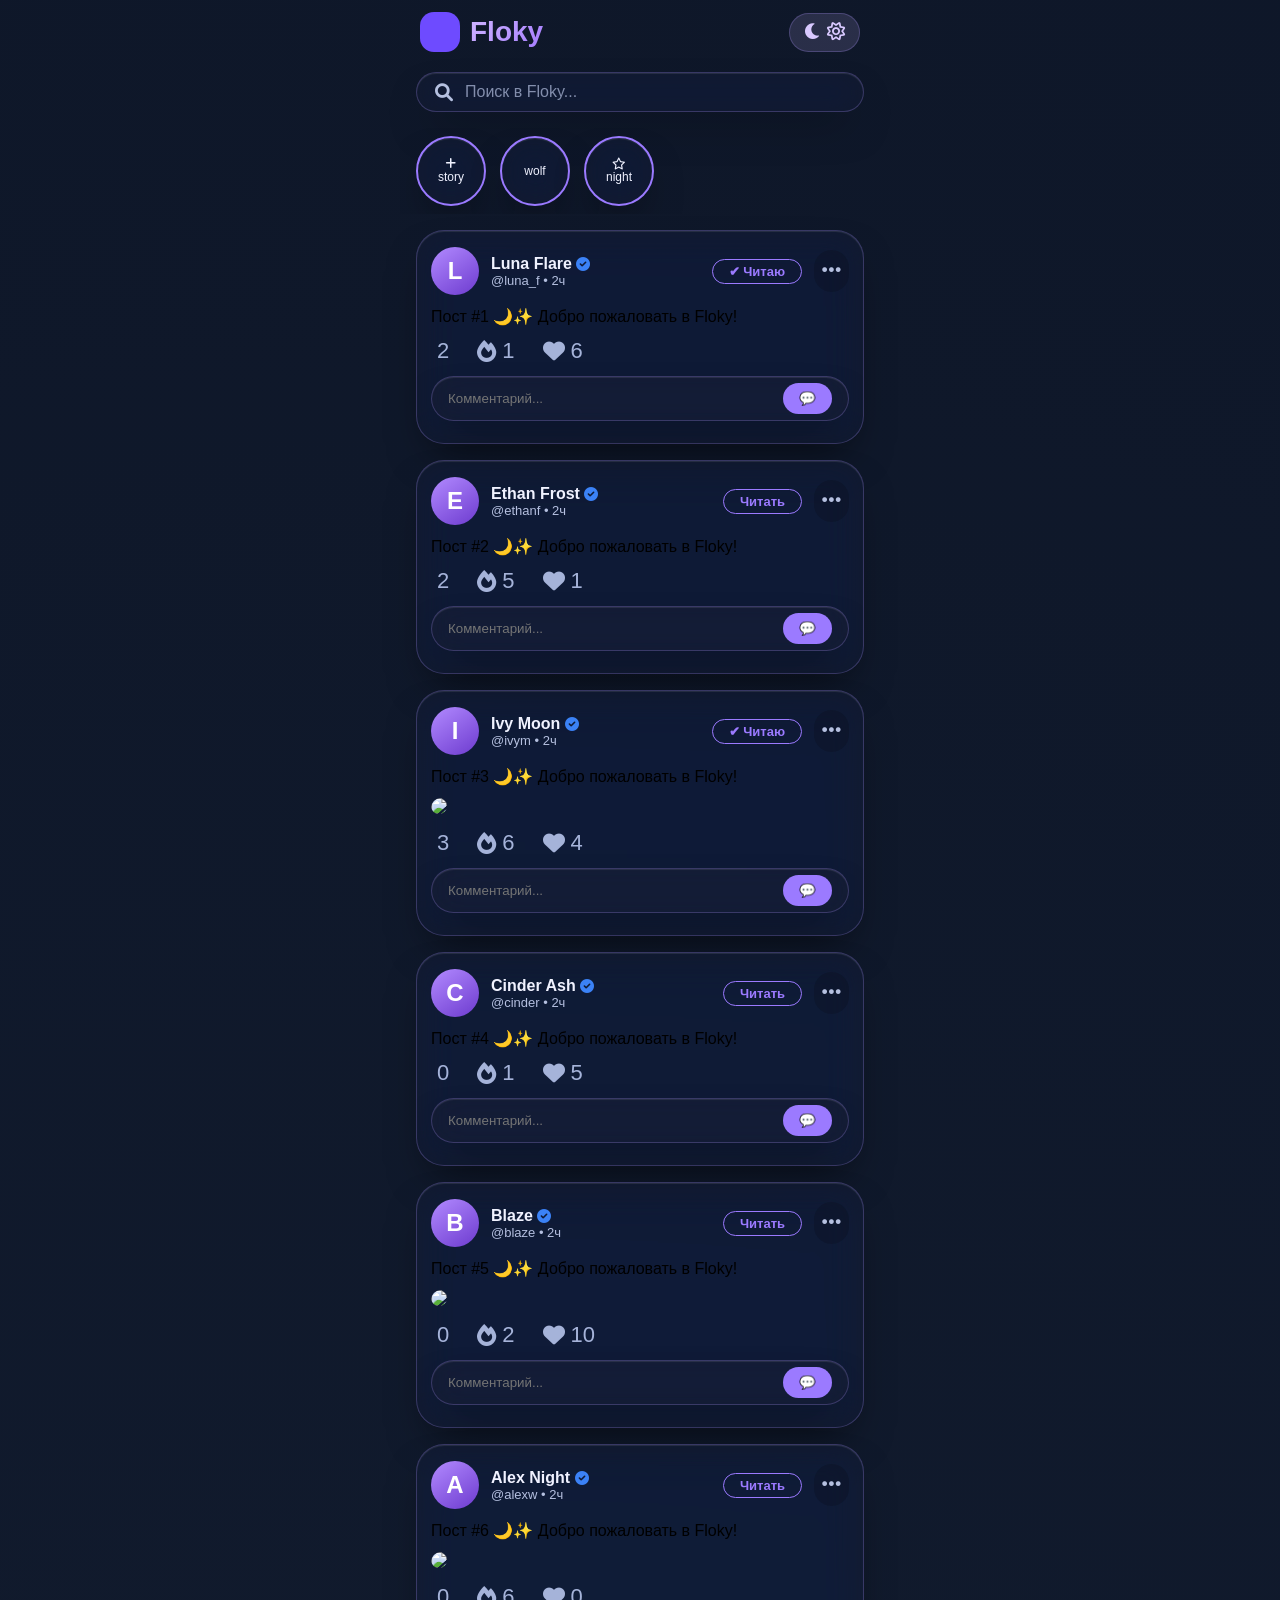
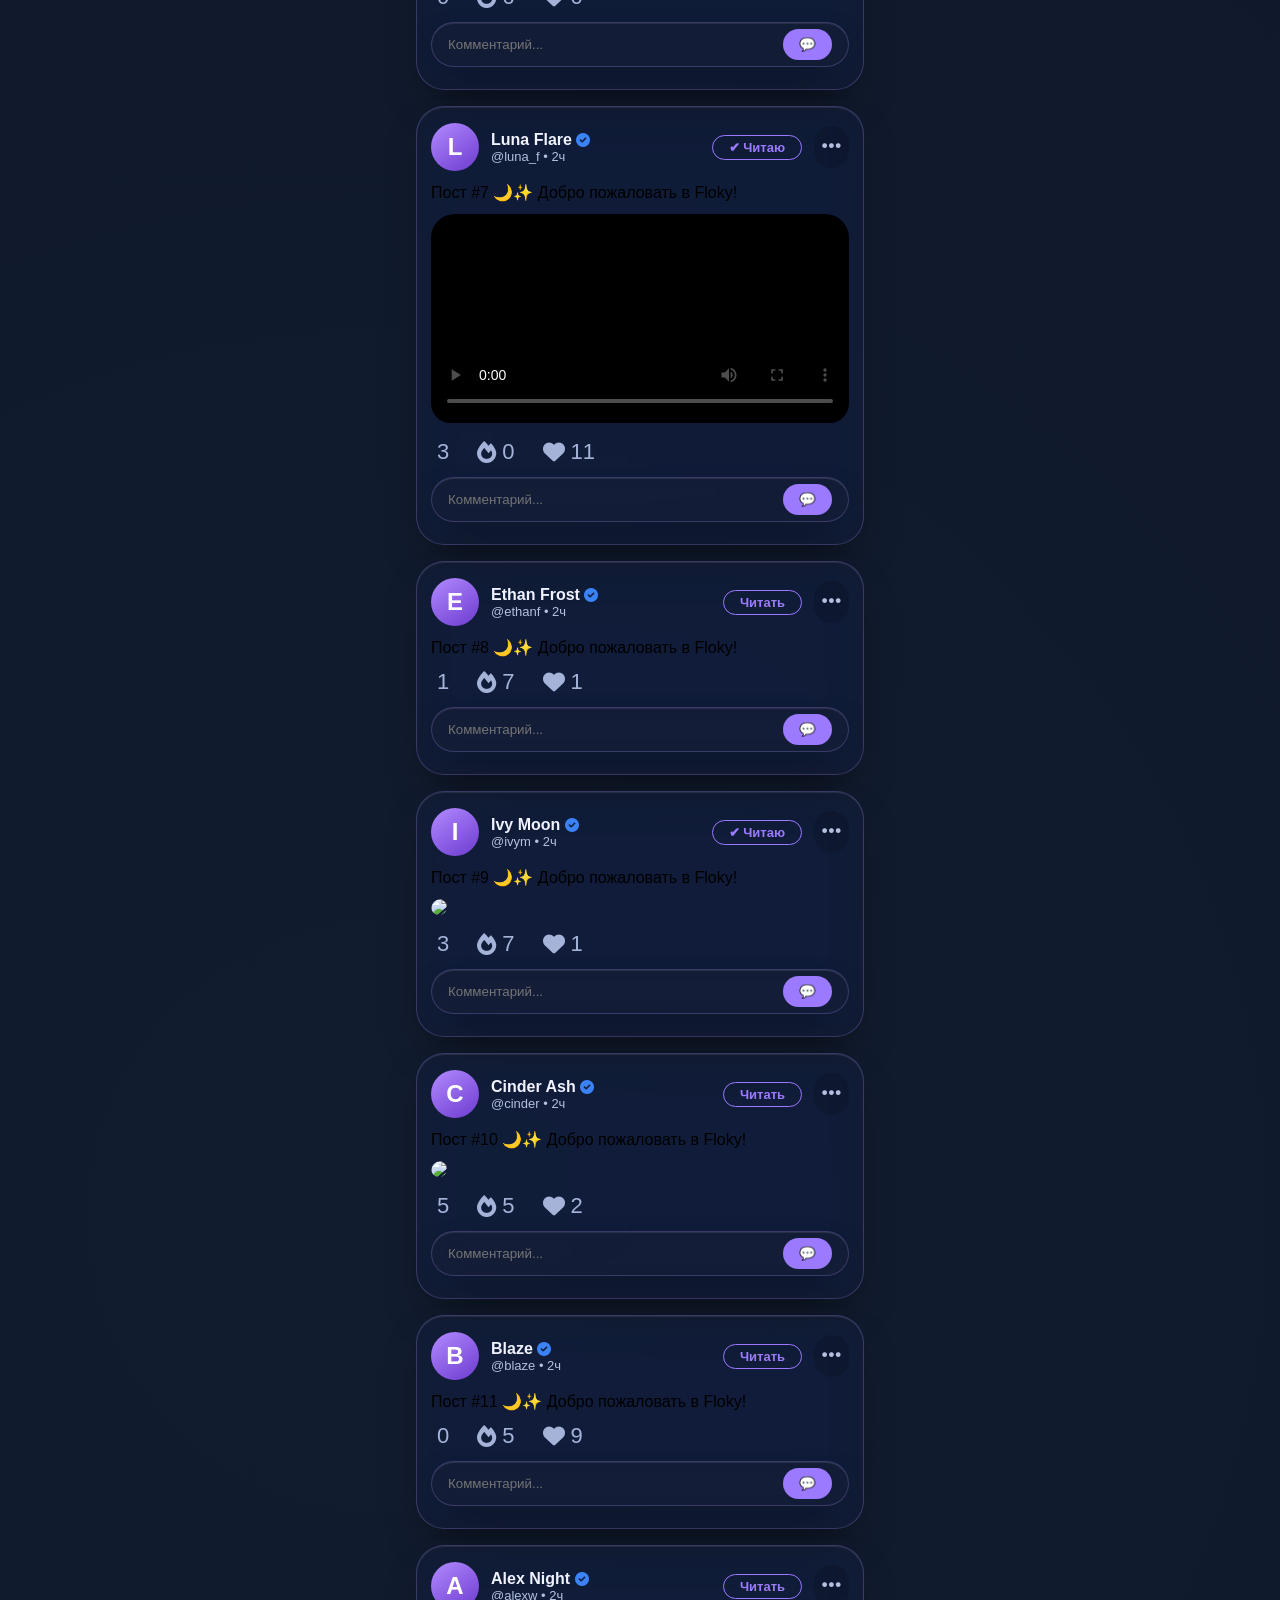
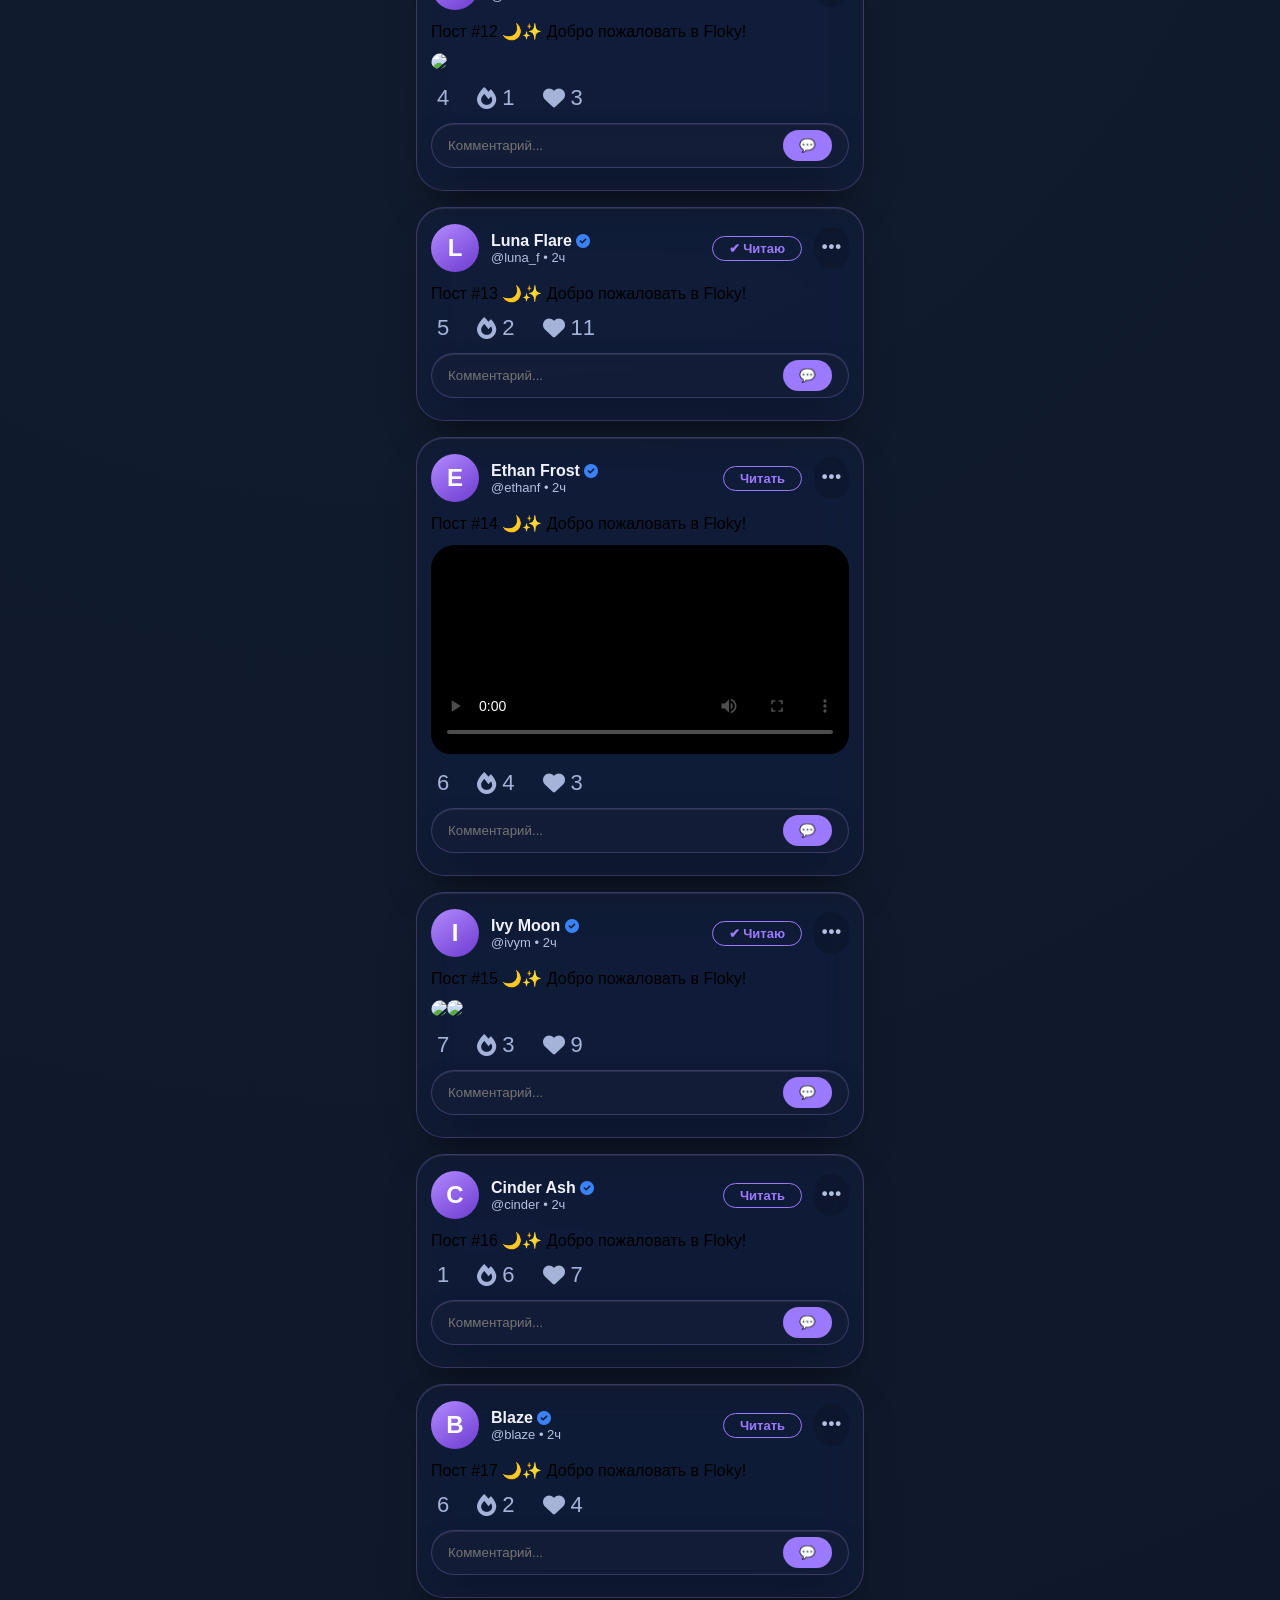
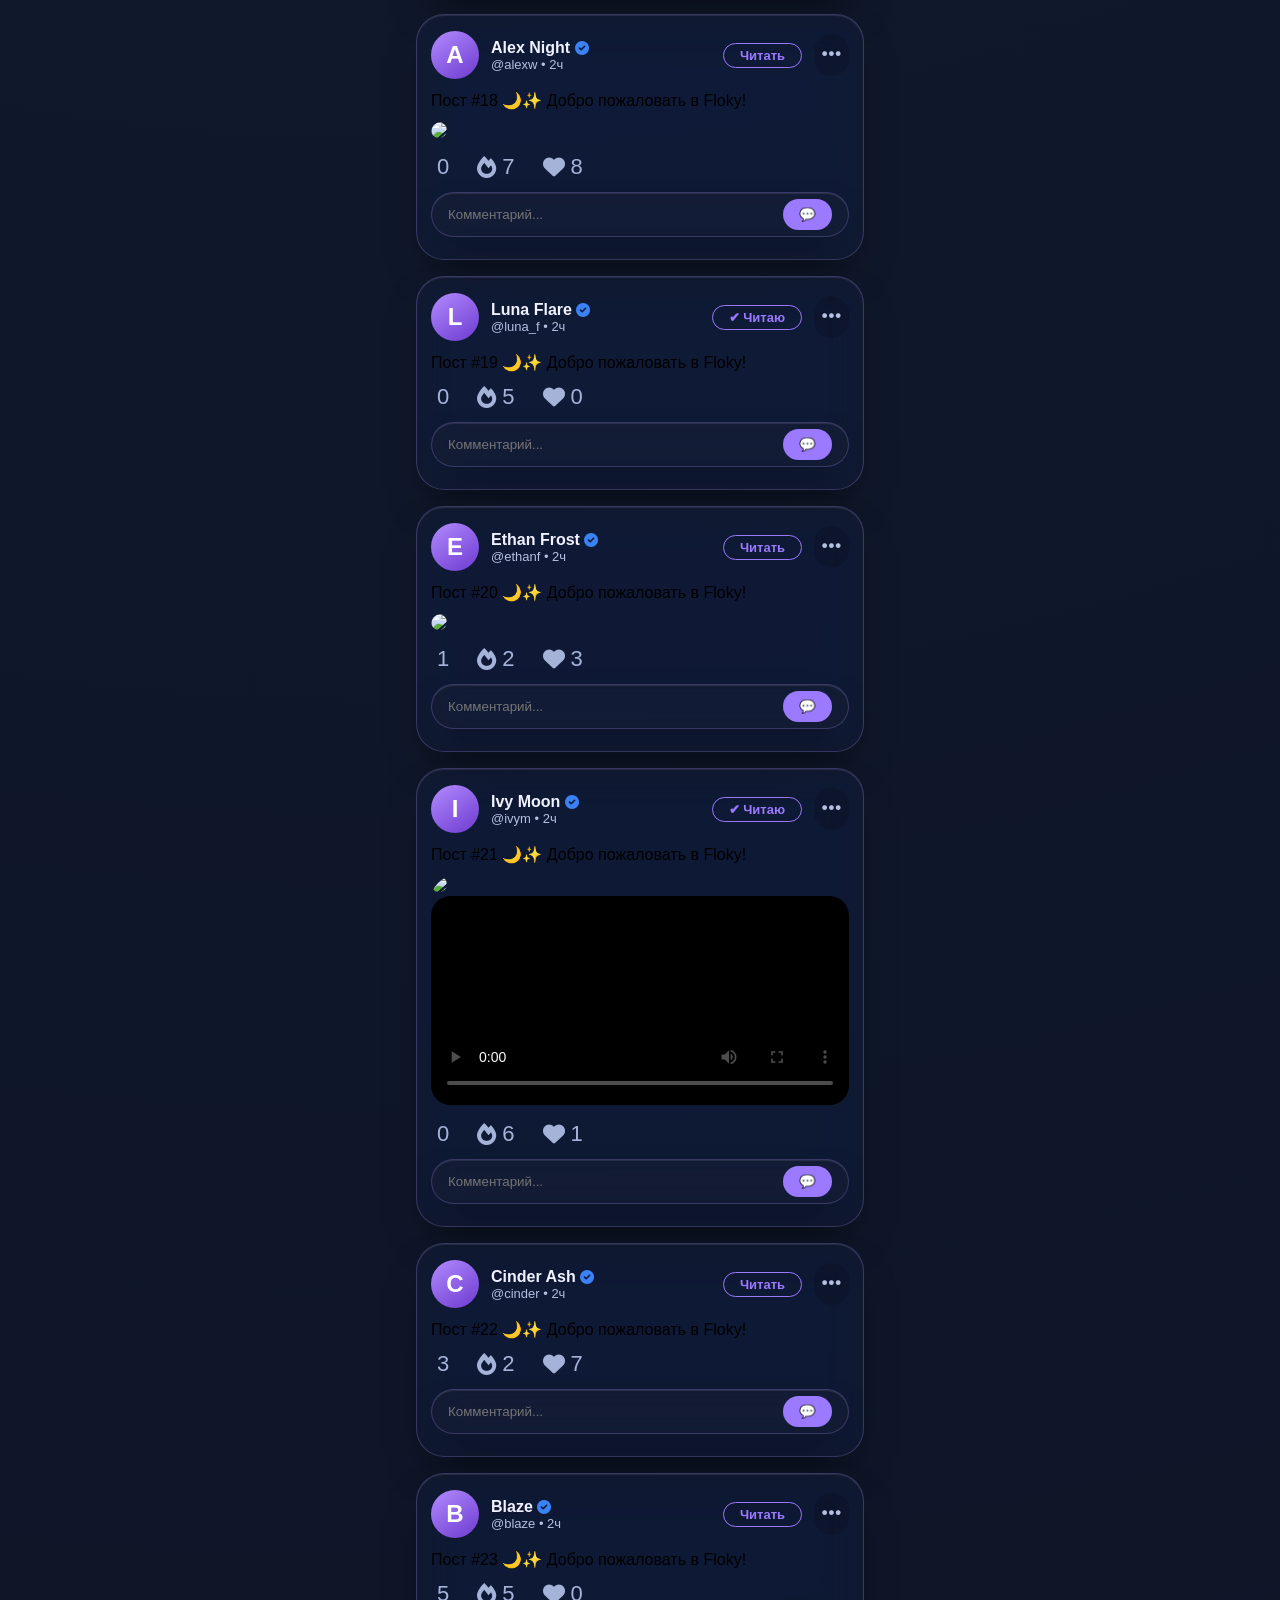
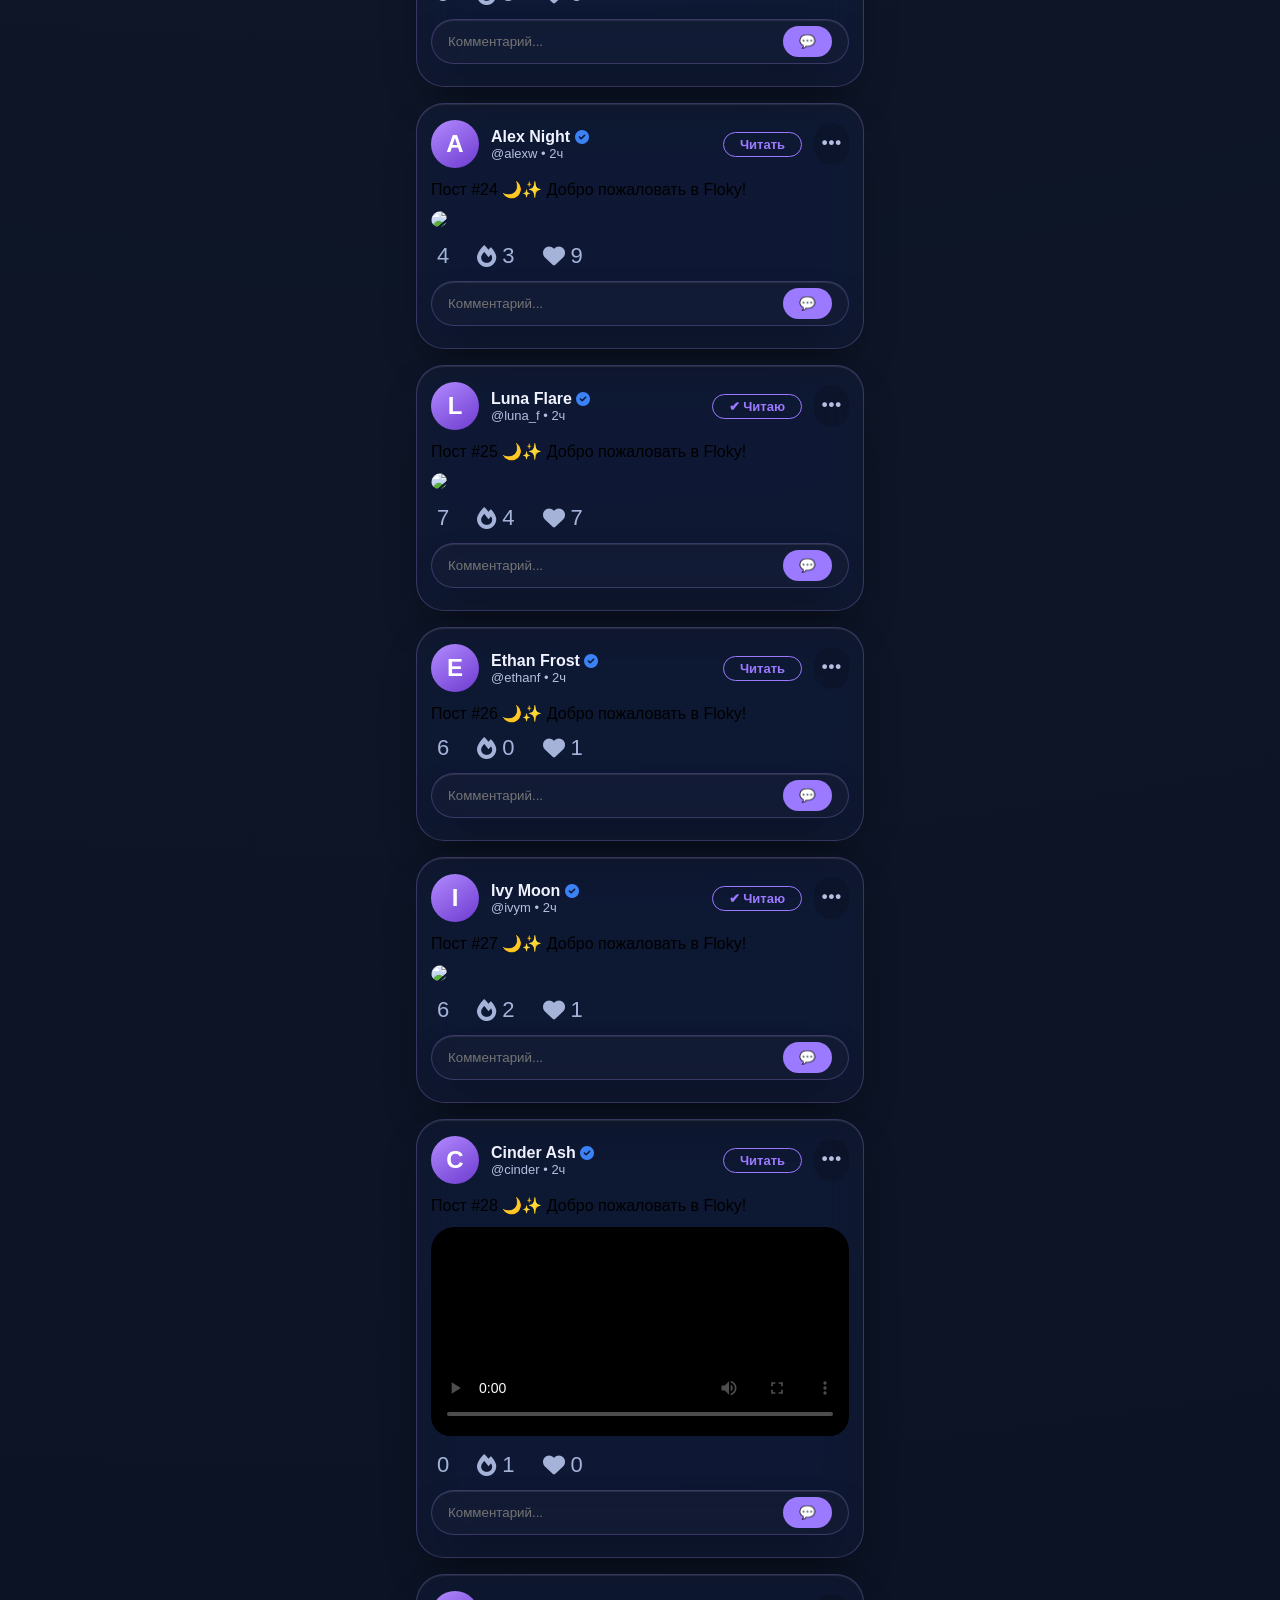
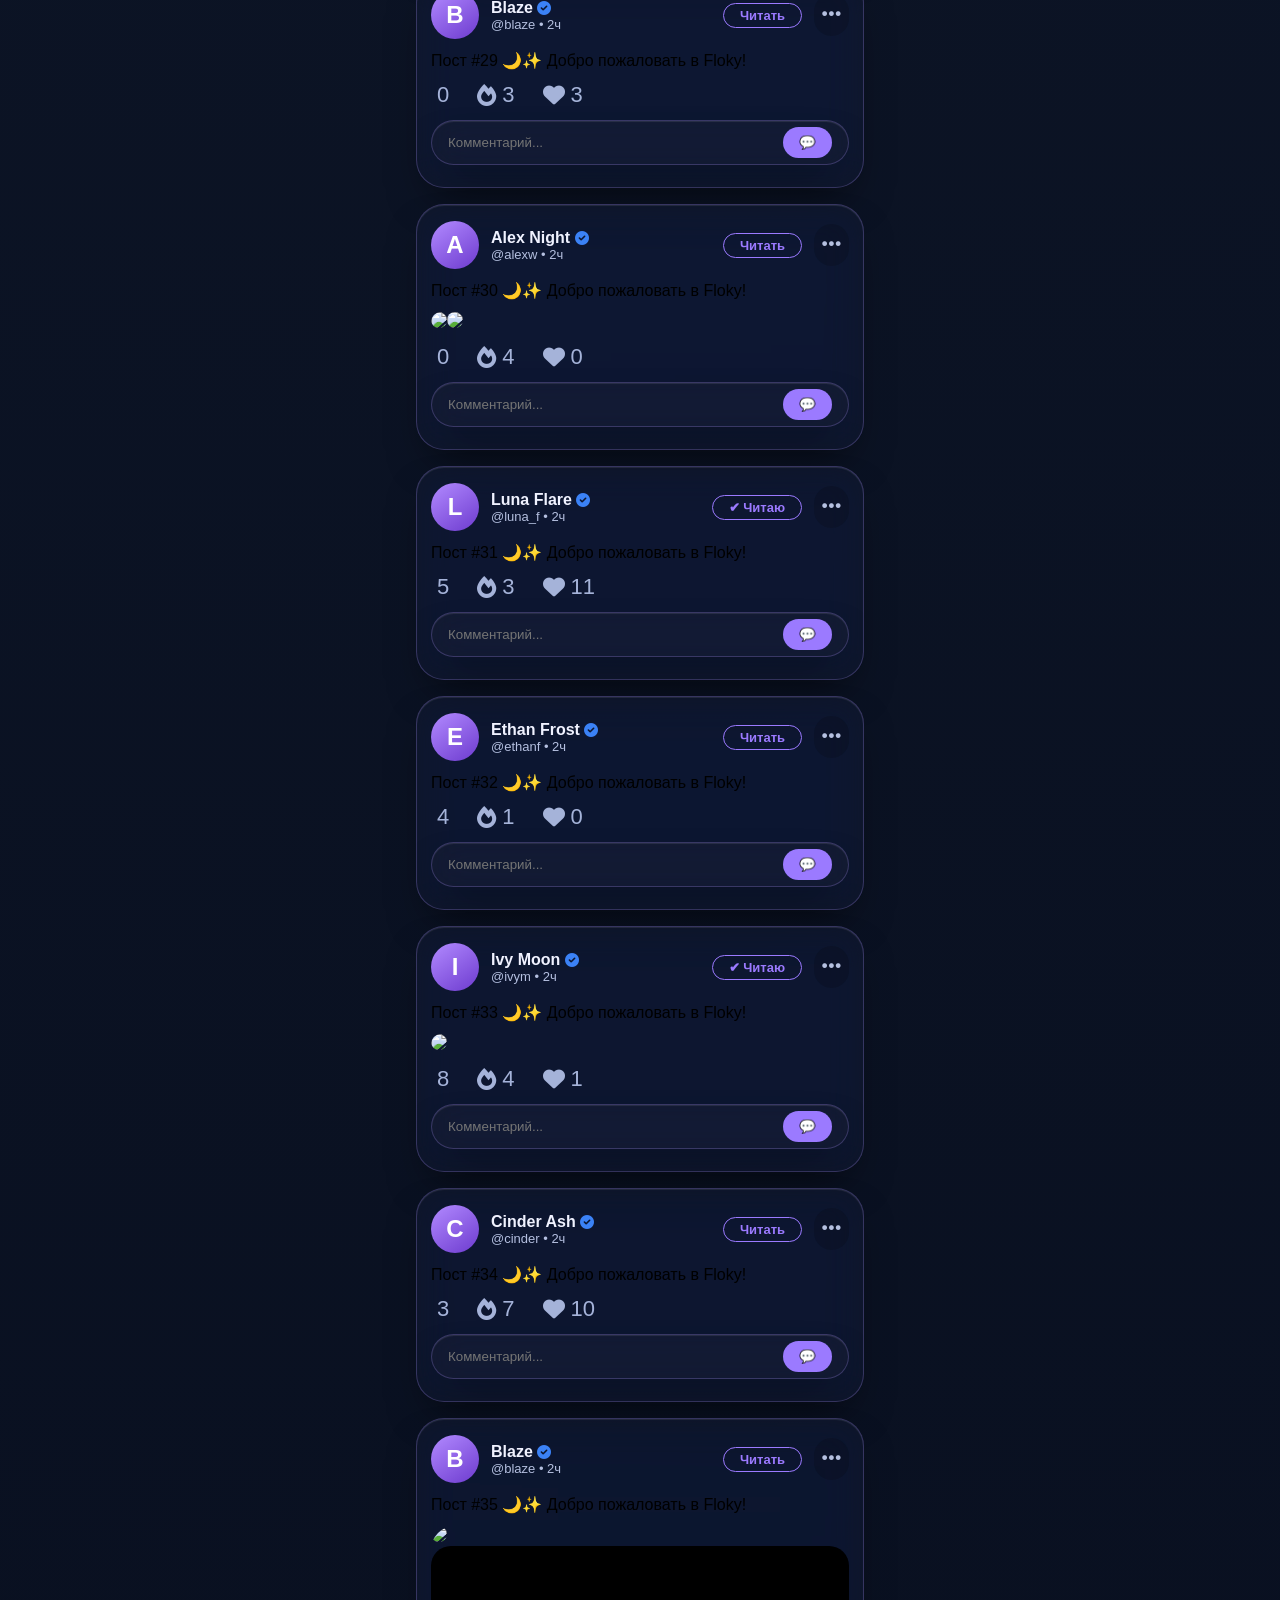
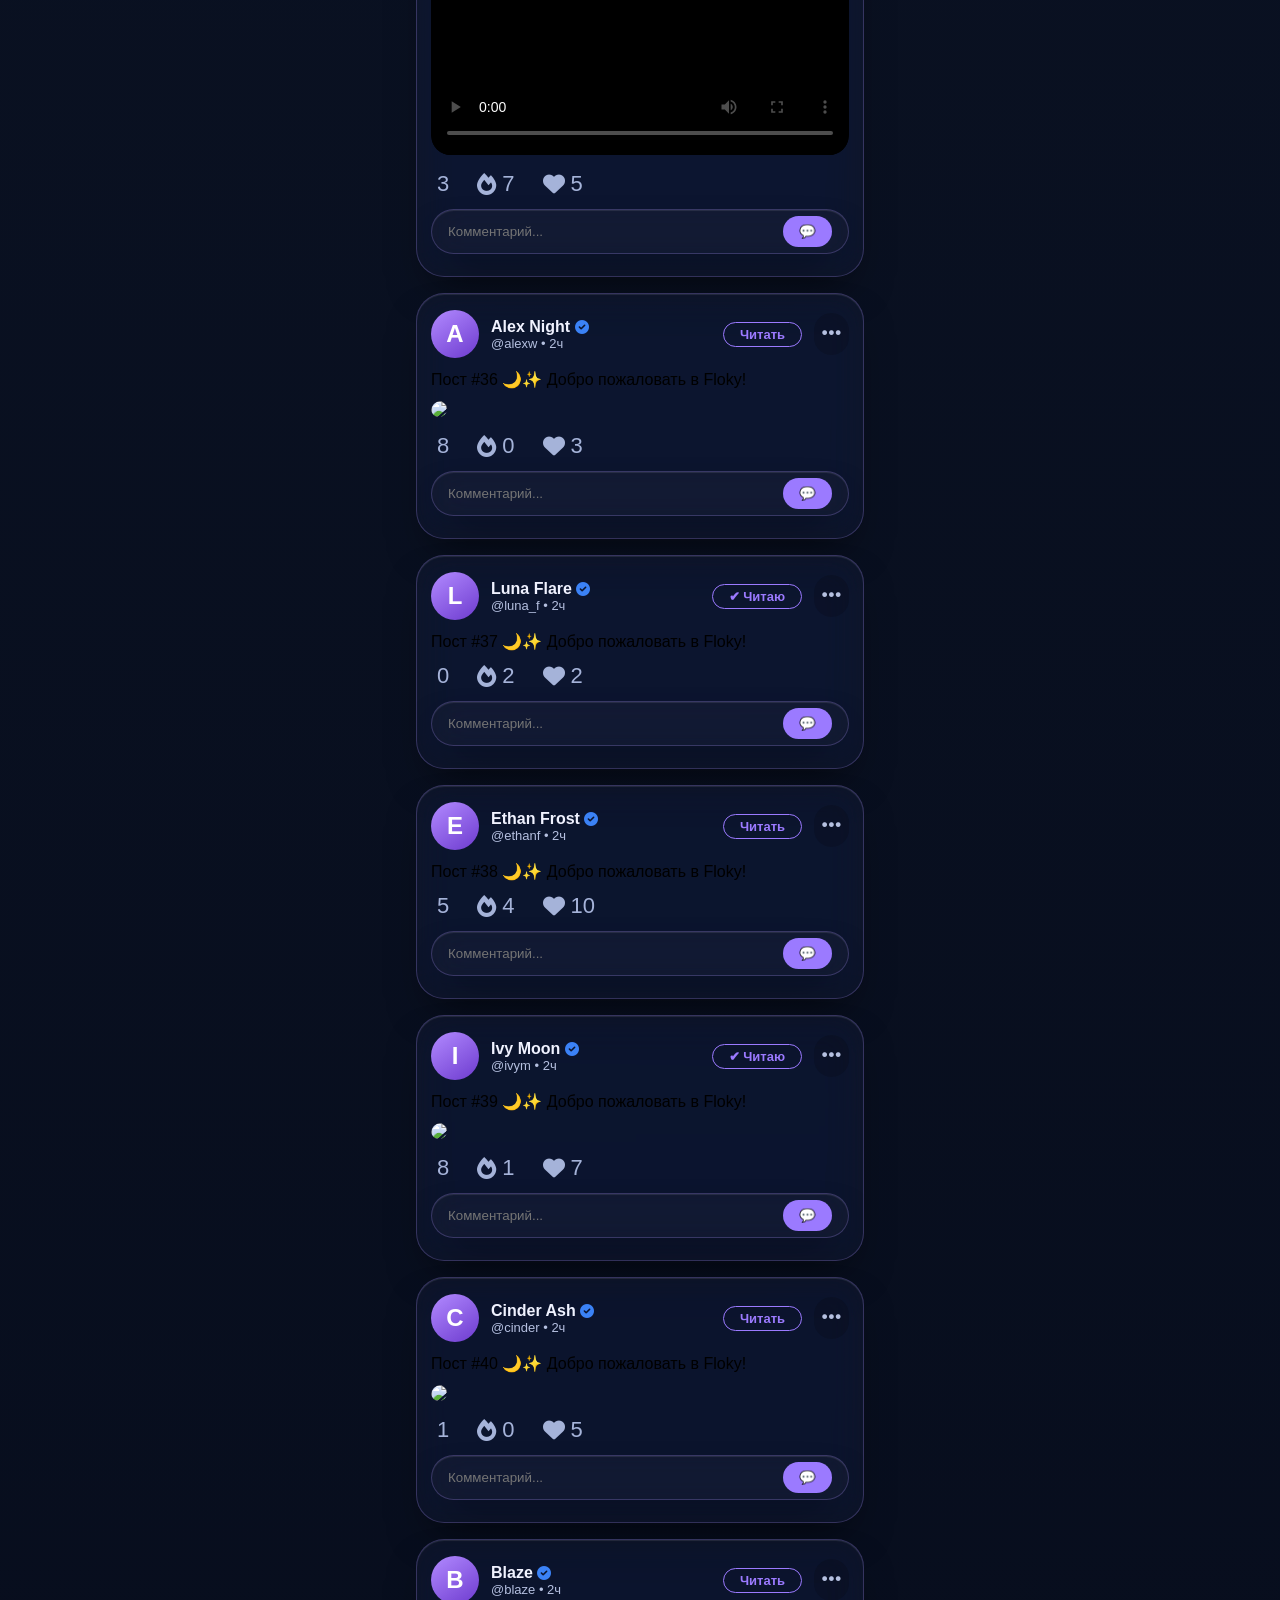
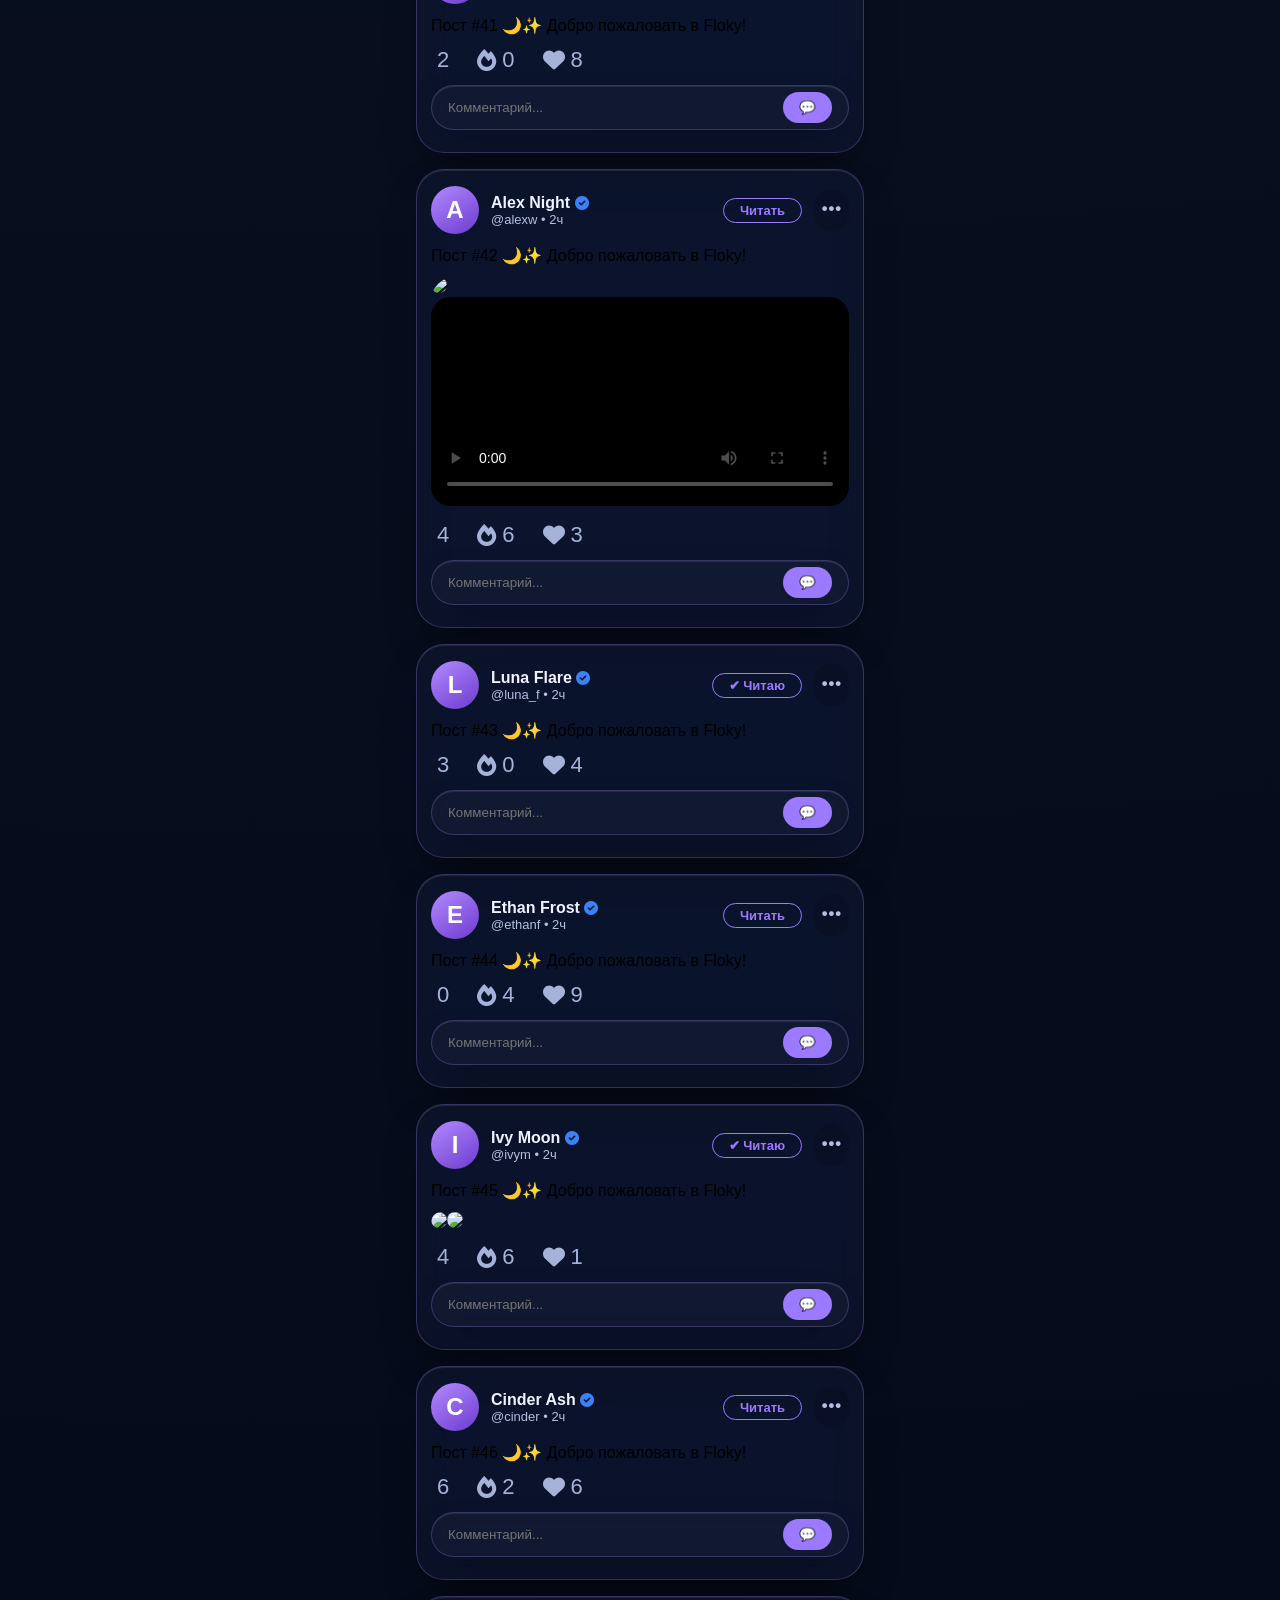
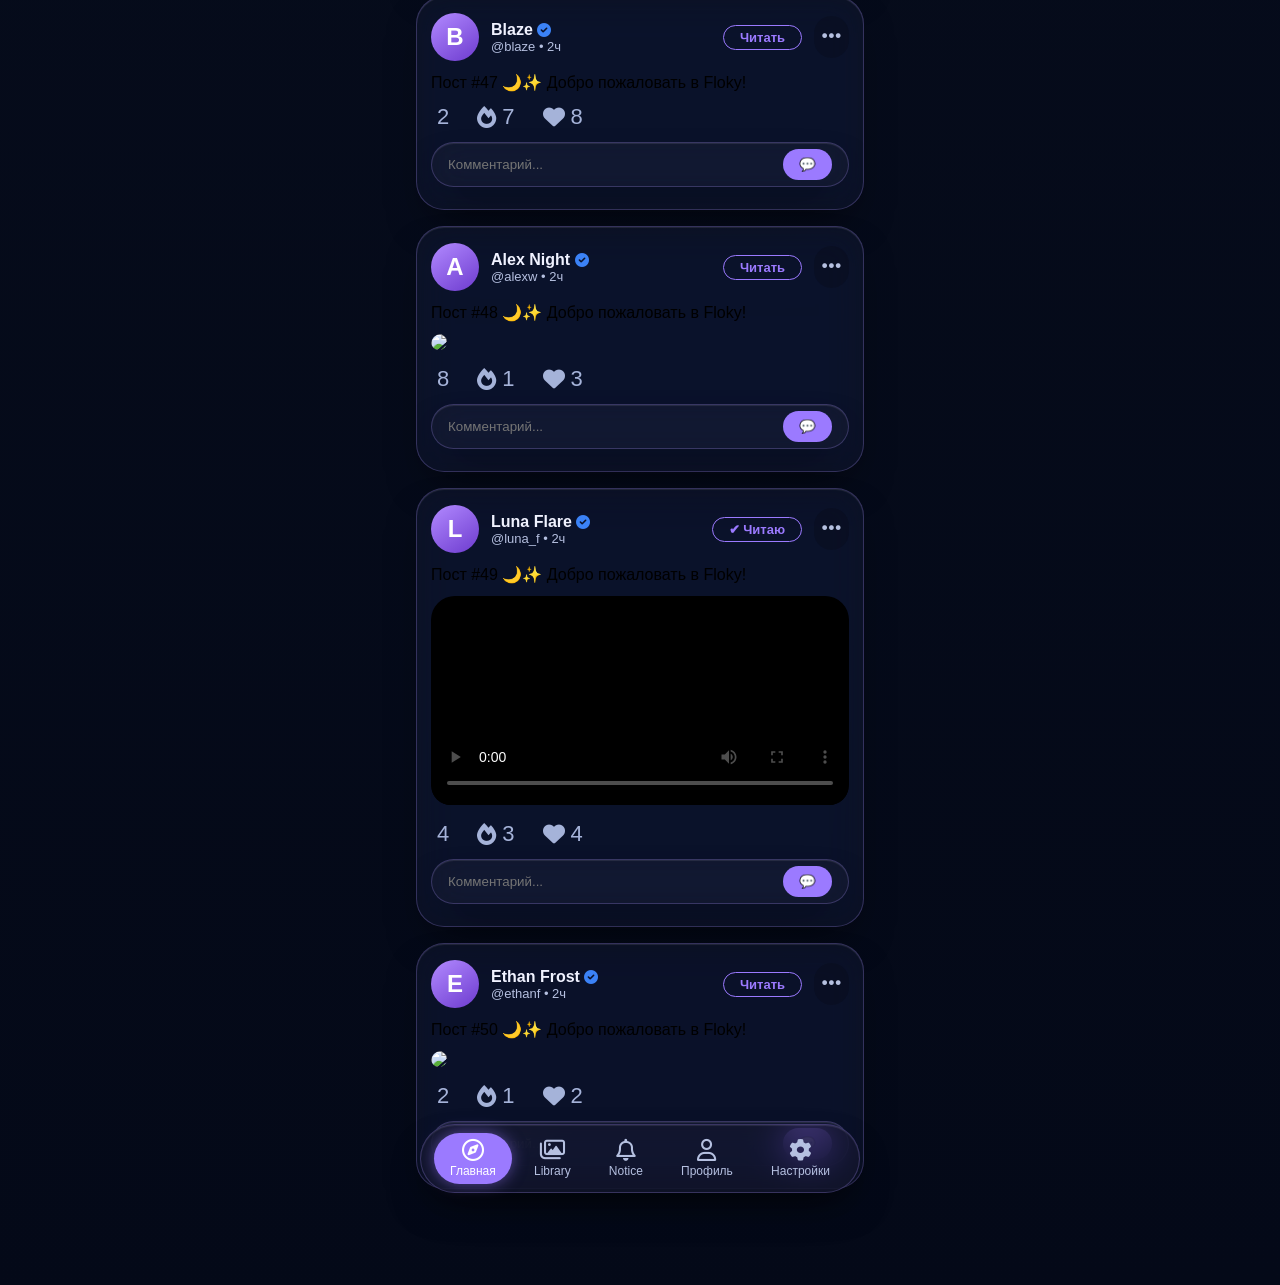
==== Indexx.html @ 56bbe8bd "Create Indexx.html added flk" ====
<!DOCTYPE html>
<html lang="ru">
<head>
    <meta charset="UTF-8">
    <meta name="viewport" content="width=device-width, initial-scale=1.0, maximum-scale=1.0, user-scalable=yes">
    <title>Floky — загрузка...</title>
    <!-- Font Awesome 6 (иконки) -->
    <link rel="stylesheet" href="https://cdnjs.cloudflare.com/ajax/libs/font-awesome/6.0.0-beta3/css/all.min.css">
    <style>
        * {
            margin: 0;
            padding: 0;
            box-sizing: border-box;
            font-family: 'Inter', -apple-system, BlinkMacSystemFont, 'Segoe UI', Roboto, sans-serif;
        }

        /* переменные темы (тёмная по умолчанию — сине-фиолетовая ночь) */
        body {
            --bg-gradient: radial-gradient(circle at 30% 20%, #121c2f, #040918);
            --glass-bg: rgba(25, 30, 50, 0.4);
            --glass-border: rgba(150, 130, 220, 0.3);
            --text-primary: #f0f2ff;
            --text-secondary: #b5c0e0;
            --accent: #9b7aff;
            --accent-glow: rgba(155, 122, 255, 0.5);
            --nav-bg: rgba(20, 22, 40, 0.7);
            --reaction-inactive: #a5b3d9;
            transition: background 0.3s, color 0.2s;
            background: var(--bg-gradient);
            min-height: 100vh;
            display: flex;
            justify-content: center;
            align-items: flex-start;
            padding: 0 0 80px 0;
        }

        /* светлая тема (унисекс, холодный фиолет) */
        body.light-theme {
            --bg-gradient: radial-gradient(circle at 30% 20%, #e3e9f5, #cbd5e8);
            --glass-bg: rgba(240, 240, 255, 0.6);
            --glass-border: rgba(120, 100, 200, 0.3);
            --text-primary: #10141e;
            --text-secondary: #2f3a5c;
            --accent: #7f62e6;
            --accent-glow: rgba(127, 98, 230, 0.4);
            --nav-bg: rgba(230, 230, 250, 0.7);
            --reaction-inactive: #4f5299;
        }

        /* загрузочный экран */
        .splash-screen {
            position: fixed;
            top: 0; left: 0; width: 100%; height: 100%;
            background: #0b0e1a;
            display: flex;
            flex-direction: column;
            align-items: center;
            justify-content: center;
            z-index: 9999;
            transition: opacity 0.8s ease, visibility 0.8s;
            backdrop-filter: blur(8px);
        }
        .splash-logo {
            width: 120px;
            height: 120px;
            background: url('Floky.png') center/cover no-repeat;
            border-radius: 40px;
            box-shadow: 0 0 50px #ac8eff, 0 20px 40px -10px #220066;
            animation: pulseGlow 1.5s infinite alternate;
        }
        @keyframes pulseGlow {
            from { box-shadow: 0 0 30px #9f85ff, 0 10px 30px -5px #3e1a9e; transform: scale(1); }
            to { box-shadow: 0 0 70px #c6aeff, 0 20px 50px -5px #5c31c2; transform: scale(1.03); }
        }
        .splash-text {
            margin-top: 25px;
            font-size: 42px;
            font-weight: 800;
            background: linear-gradient(145deg, #dcc9ff, #ad90ff);
            -webkit-background-clip: text;
            -webkit-text-fill-color: transparent;
            letter-spacing: 2px;
        }
        .splash-sub {
            color: #a8b3e0;
            margin-top: 8px;
        }

        /* основной контейнер — анимация появления */
        .app-container {
            width: 100%;
            max-width: 480px;
            margin: 0 auto;
            position: relative;
            opacity: 0;
            transform: translateY(20px);
            transition: opacity 0.6s ease, transform 0.5s ease;
        }
        .app-container.visible {
            opacity: 1;
            transform: translateY(0);
        }

        /* стеклянные карточки */
        .glass-card, .post-card, .profile-header, .bottom-nav, .story-item, .comment-box, .search-bar, .settings-item, .notice-item {
            background: var(--glass-bg);
            backdrop-filter: blur(18px) saturate(180%);
            -webkit-backdrop-filter: blur(18px) saturate(180%);
            border: 1px solid var(--glass-border);
            border-radius: 28px;
            box-shadow: 0 20px 40px -15px rgba(0, 0, 0, 0.5), inset 0 1px 1px rgba(255, 255, 255, 0.1);
            transition: all 0.25s ease;
        }

        /* шапка */
        .top-bar {
            display: flex;
            justify-content: space-between;
            align-items: center;
            padding: 12px 20px;
        }
        .logo-area {
            display: flex;
            align-items: center;
            gap: 10px;
            cursor: pointer;
        }
        .logo-img {
            width: 40px;
            height: 40px;
            background: url('Floky.png') center/cover no-repeat;
            border-radius: 14px;
            background-color: #6e4bff;
        }
        .logo-text {
            font-size: 28px;
            font-weight: 800;
            background: linear-gradient(135deg, #cfb5ff, #a57cff);
            -webkit-background-clip: text;
            -webkit-text-fill-color: transparent;
        }
        .theme-toggle {
            background: rgba(200, 180, 255, 0.15);
            border: 1px solid var(--glass-border);
            border-radius: 60px;
            padding: 8px 14px;
            color: #d9c9ff;
            font-size: 18px;
            cursor: pointer;
            transition: 0.2s;
        }
        .theme-toggle:active { transform: scale(0.9); background: var(--accent); color: white; }

        /* поиск */
        .search-bar {
            margin: 8px 16px 16px;
            padding: 10px 18px;
            display: flex;
            align-items: center;
            gap: 12px;
            color: var(--text-secondary);
        }
        .search-bar i { font-size: 18px; }
        .search-bar input {
            background: transparent;
            border: none;
            color: var(--text-primary);
            font-size: 16px;
            width: 100%;
            outline: none;
        }
        .search-bar input::placeholder { color: var(--text-secondary); opacity: 0.7; }

        /* истории (статические) */
        .stories-row {
            display: flex;
            gap: 14px;
            padding: 8px 16px;
            overflow-x: auto;
            margin-bottom: 10px;
        }
        .stories-row::-webkit-scrollbar { display: none; }
        .story-item {
            min-width: 70px;
            height: 70px;
            border-radius: 35px;
            display: flex;
            flex-direction: column;
            align-items: center;
            justify-content: center;
            border: 2px solid var(--accent);
            color: var(--text-primary);
            font-size: 12px;
        }

        /* нижняя навигация */
        .bottom-nav {
            position: fixed;
            bottom: 12px;
            left: 50%;
            transform: translateX(-50%);
            width: calc(100% - 32px);
            max-width: 440px;
            display: flex;
            justify-content: space-around;
            padding: 8px 10px;
            border-radius: 60px;
            background: var(--nav-bg);
            z-index: 1000;
            border: 1px solid var(--glass-border);
        }
        .nav-item {
            display: flex;
            flex-direction: column;
            align-items: center;
            color: var(--text-secondary);
            font-size: 12px;
            transition: 0.15s;
            cursor: pointer;
            padding: 6px 16px;
            border-radius: 40px;
        }
        .nav-item i { font-size: 22px; margin-bottom: 3px; }
        .nav-item.active {
            background: var(--accent);
            color: white;
            box-shadow: 0 0 15px var(--accent-glow);
        }

        /* секции (переключаются) */
        .section {
            display: none;
            animation: fadeIn 0.3s ease;
        }
        .section.active-section { display: block; }
        @keyframes fadeIn { 0% { opacity: 0.3; } 100% { opacity: 1; } }

        /* пост */
        .post-card {
            margin: 16px;
            padding: 16px 14px 12px;
            transition: 0.2s;
            position: relative;
        }
        .post-card.reacted-flame {
            box-shadow: 0 0 30px #ff7b00, 0 0 15px #f60 inset;
            border-color: #ffb347;
            background: rgba(70, 40, 20, 0.5);
            transition: 0.1s;
        }

        .post-header {
            display: flex;
            align-items: center;
            gap: 12px;
            margin-bottom: 12px;
        }
        .post-avatar {
            width: 48px; height: 48px; border-radius: 50%;
            background: linear-gradient(145deg, #b28aff, #6d3bcf);
            display: flex; align-items: center; justify-content: center;
            color: white; font-size: 24px; font-weight: bold;
            cursor: pointer;
        }
        .post-user-info {
            flex: 1;
            cursor: pointer;
        }
        .post-user-info .name { font-weight: 700; color: var(--text-primary); }
        .post-user-info .handle { color: var(--text-secondary); font-size: 13px; }
        .three-dots {
            color: var(--text-secondary);
            font-size: 22px;
            padding: 8px;
            background: rgba(0,0,0,0.15);
            border-radius: 30px;
            cursor: pointer;
            position: relative;
        }

        .dots-menu {
            position: absolute; right: 0; top: 40px;
            background: var(--nav-bg);
            backdrop-filter: blur(30px);
            border-radius: 20px;
            padding: 10px 0;
            display: none; flex-direction: column;
            z-index: 1100;
            border: 1px solid var(--glass-border);
            min-width: 160px;
        }
        .dots-menu.show { display: flex; }
        .dots-menu span {
            padding: 12px 20px;
            color: var(--text-primary);
            font-size: 14px;
            display: flex; gap: 12px;
        }
        .dots-menu span:hover { background: var(--accent); }

        .post-media {
            border-radius: 24px;
            overflow: hidden;
            margin: 12px 0;
            max-height: 300px;
        }
        .post-media img, .post-media video {
            width: 100%;
            max-height: 280px;
            object-fit: cover;
            border-radius: 20px;
        }
        .reaction-bar {
            display: flex; gap: 28px; margin: 12px 0;
        }
        .reaction-btn {
            display: flex; align-items: center; gap: 6px;
            color: var(--reaction-inactive);
            font-size: 22px;
            cursor: pointer;
            transition: 0.15s;
            user-select: none;
        }
        .reaction-btn.active-wolf { color: #b38cff; text-shadow: 0 0 8px #c78aff; }
        .reaction-btn.active-fire { color: #ff9448; text-shadow: 0 0 12px #ff6600; }
        .reaction-btn.active-heart { color: #ff69b4; text-shadow: 0 0 12px #ff3388; }

        /* комментарии */
        .comment-box {
            display: flex; align-items: center;
            padding: 6px 16px; margin: 10px 0; gap: 8px;
        }
        .comment-box input {
            flex: 1; background: transparent; border: none;
            color: var(--text-primary); outline: none;
        }
        .comment-box button {
            background: var(--accent); border: none;
            border-radius: 40px; padding: 8px 16px; color: white;
        }
        .comments-list {
            max-height: 150px; overflow-y: auto;
            font-size: 14px; color: var(--text-secondary);
        }

        /* Профиль */
        .profile-header {
            margin: 16px; padding: 22px 18px;
            display: flex; flex-direction: column; align-items: center;
        }
        .profile-avatar {
            width: 100px; height: 100px; border-radius: 50%;
            background: #8550e0; font-size: 50px; color: white;
            display: flex; align-items: center; justify-content: center;
            border: 4px solid var(--accent); margin-bottom: 12px;
        }
        .display-name {
            font-size: 24px; font-weight: bold; color: var(--text-primary);
            display: flex; gap: 8px;
        }
        .username { color: var(--text-secondary); margin: 4px 0 12px; }
        .stats-row {
            display: flex; gap: 28px; margin: 16px 0;
        }
        .stat-item { display: flex; flex-direction: column; align-items: center; color: var(--text-primary); }
        .follow-btn {
            background: var(--accent); border: none; border-radius: 40px;
            padding: 12px 40px; font-weight: 600; color: white;
            margin: 10px; cursor: pointer;
        }
        .new-post-btn {
            background: var(--accent); border: none; border-radius: 40px;
            padding: 10px 30px; color: white; font-weight: 600; cursor: pointer;
        }

        /* настройки */
        .settings-item {
            margin: 12px 16px; padding: 16px 20px;
            display: flex; align-items: center; gap: 18px;
            color: var(--text-primary); cursor: pointer;
        }
        /* уведомления */
        .notice-item {
            margin: 12px 16px; padding: 16px 20px;
            display: flex; align-items: center; gap: 16px;
        }

        /* кнопка читать (мини) */
        .read-btn {
            background: transparent; border: 1px solid var(--accent);
            border-radius: 30px; padding: 4px 16px; color: var(--accent);
            font-size: 13px; font-weight: 600; cursor: pointer;
        }
        .read-btn:hover { background: var(--accent); color: white; }

        /* анимации */
        .post-card, .profile-header, .settings-item { transition: transform 0.2s, box-shadow 0.3s; }
        .post-card:active { transform: scale(0.99); }

        /* кастомный плеер (упрощённо) */
        video {
            border-radius: 20px;
            background: black;
        }
    </style>
</head>
<body>
    <!-- Загрузочный экран (3 секунды) -->
    <div class="splash-screen" id="splash">
        <div class="splash-logo"></div>
        <div class="splash-text">Floky</div>
        <div class="splash-sub">загружаем вселенную...</div>
    </div>

    <div class="app-container" id="appContainer">
        <!-- ШАПКА -->
        <div class="top-bar">
            <div class="logo-area" id="homeBtn">
                <div class="logo-img"></div>
                <span class="logo-text">Floky</span>
            </div>
            <div class="theme-toggle" id="themeToggle"><i class="fa-solid fa-moon"></i> <i class="fa-regular fa-sun"></i></div>
        </div>

        <!-- ПОИСК всегда виден -->
        <div class="search-bar"><i class="fa-solid fa-search"></i><input type="text" placeholder="Поиск в Floky..."></div>

        <!-- Истории (декор) -->
        <div class="stories-row">
            <div class="story-item"><i class="fa-solid fa-plus"></i><span>story</span></div>
            <div class="story-item"><i class="fa-solid fa-wolf"></i><span>wolf</span></div>
            <div class="story-item"><i class="fa-regular fa-star"></i><span>night</span></div>
        </div>

        <!-- СЕКЦИИ: главная (лента) / library / notice / profile / settings-->
        <div id="feedSection" class="section active-section"></div>
        <div id="librarySection" class="section"><div style="color:white; padding:40px;text-align:center;"><i class="fa-regular fa-image fa-3x"></i><p>Library (медитека)</p></div></div>
        <div id="noticeSection" class="section"></div>
        <div id="profileSection" class="section"></div>
        <div id="settingsSection" class="section"></div>

        <!-- нижнее меню -->
        <div class="bottom-nav">
            <div class="nav-item active" data-section="feed"><i class="fa-regular fa-compass"></i><span>Главная</span></div>
            <div class="nav-item" data-section="library"><i class="fa-regular fa-images"></i><span>Library</span></div>
            <div class="nav-item" data-section="notice"><i class="fa-regular fa-bell"></i><span>Notice</span></div>
            <div class="nav-item" data-section="profile"><i class="fa-regular fa-user"></i><span>Профиль</span></div>
            <div class="nav-item" data-section="settings"><i class="fa-solid fa-gear"></i><span>Настройки</span></div>
        </div>
    </div>

    <script>
        (function() {
            // === ЗАГРУЗКА 3 СЕКУНДЫ ===
            const splash = document.getElementById('splash');
            const app = document.getElementById('appContainer');
            setTimeout(() => {
                splash.style.opacity = '0';
                splash.style.visibility = 'hidden';
                app.classList.add('visible');
            }, 3000);

            // === ТЕМНАЯ/СВЕТЛАЯ ТЕМА ===
            const themeToggle = document.getElementById('themeToggle');
            themeToggle.addEventListener('click', () => {
                document.body.classList.toggle('light-theme');
                const icon = themeToggle.querySelector('i:first-child');
                if (document.body.classList.contains('light-theme')) {
                    icon.className = 'fa-solid fa-sun';
                } else {
                    icon.className = 'fa-solid fa-moon';
                }
            });

            // === ДАННЫЕ ===
            const users = [
                { name: 'Alex Night', handle: '@alexw', avatar: 'A', followed: false },
                { name: 'Luna Flare', handle: '@luna_f', avatar: 'L', followed: true },
                { name: 'Ethan Frost', handle: '@ethanf', avatar: 'E', followed: false },
                { name: 'Ivy Moon', handle: '@ivym', avatar: 'I', followed: true },
                { name: 'Cinder Ash', handle: '@cinder', avatar: 'C', followed: false },
                { name: 'Blaze', handle: '@blaze', avatar: 'B', followed: false }
            ];

            let posts = [];
            const commentsStorage = {}; // postId -> array

            // Генерация 50 постов (некоторые с видео)
            function generatePosts() {
                for (let i = 1; i <= 50; i++) {
                    const user = users[i % users.length];
                    const hasVideo = i % 7 === 0;
                    const media = [];
                    if (i % 3 === 0) media.push('https://picsum.photos/400/300?random=' + i);
                    if (i % 5 === 0) media.push('https://picsum.photos/300/400?random=' + (i+50));
                    if (hasVideo) media.push('https://www.w3schools.com/html/mov_bbb.mp4'); // видео

                    posts.push({
                        id: i,
                        user: { ...user },
                        text: 'Пост #' + i + ' 🌙✨ Добро пожаловать в Floky!',
                        media: media,
                        reactions: { wolf: false, fire: false, heart: false },
                        reactionsCount: { wolf: Math.floor(Math.random()*10), fire: Math.floor(Math.random()*8), heart: Math.floor(Math.random()*12) }
                    });
                    commentsStorage[i] = [];
                }
            }
            generatePosts();

            // Функция рендера ленты (главная)
            function renderFeed() {
                const feed = document.getElementById('feedSection');
                if (!feed) return;
                feed.innerHTML = posts.map((post, idx) => {
                    const mediaHtml = post.media.length ? post.media.map(url => 
                        url.includes('.mp4') ? `<video controls src="${url}" poster="https://picsum.photos/400/250?random=99"></video>` : `<img src="${url}" loading="lazy">`
                    ).join('') : '';

                    const postId = post.id;
                    const commentsList = (commentsStorage[postId] || []).map(c => `<div class="single-comment"><b>${c.user}</b> ${c.text}</div>`).join('');

                    // Активные классы реакций
                    const wolfActive = post.reactions.wolf ? 'active-wolf' : '';
                    const fireActive = post.reactions.fire ? 'active-fire' : '';
                    const heartActive = post.reactions.heart ? 'active-heart' : '';

                    return `
                    <div class="post-card" data-post-id="${post.id}">
                        <div class="post-header">
                            <div class="post-avatar" onclick="openProfile('${post.user.handle}')">${post.user.avatar}</div>
                            <div class="post-user-info" onclick="openProfile('${post.user.handle}')">
                                <div class="name">${post.user.name} <i class="fa-solid fa-check-circle" style="color:#3b82f6; font-size:14px;"></i></div>
                                <div class="handle">${post.user.handle} • 2ч</div>
                            </div>
                            <span class="read-btn" onclick="followUser('${post.user.handle}')">${post.user.followed ? '✔ Читаю' : 'Читать'}</span>
                            <div class="three-dots" onclick="toggleMenu(this)"><i class="fa-solid fa-ellipsis"></i>
                                <div class="dots-menu">
                                    <span><i class="fa-regular fa-flag"></i> Пожаловаться</span>
                                    <span><i class="fa-solid fa-ban"></i> Заблокировать</span>
                                    <span><i class="fa-regular fa-bookmark"></i> Запомнить</span>
                                </div>
                            </div>
                        </div>
                        <div class="post-text">${post.text}</div>
                        ${mediaHtml ? `<div class="post-media">${mediaHtml}</div>` : ''}
                        <div class="reaction-bar">
                            <div class="reaction-btn ${wolfActive}" data-reaction="wolf" data-postid="${post.id}"><i class="fa-solid fa-wolf"></i> ${post.reactionsCount.wolf}</div>
                            <div class="reaction-btn ${fireActive}" data-reaction="fire" data-postid="${post.id}"><i class="fa-solid fa-fire"></i> ${post.reactionsCount.fire}</div>
                            <div class="reaction-btn ${heartActive}" data-reaction="heart" data-postid="${post.id}"><i class="fa-solid fa-heart"></i> ${post.reactionsCount.heart}</div>
                        </div>
                        <div class="comment-section">
                            <div class="comment-box">
                                <input type="text" placeholder="Комментарий..." id="comment-input-${post.id}">
                                <button onclick="addComment(${post.id})">💬</button>
                            </div>
                            <div class="comments-list" id="comments-${post.id}">${commentsList}</div>
                        </div>
                    </div>`;
                }).join('');

                // навесить события реакций (после рендера)
                document.querySelectorAll('.reaction-btn').forEach(btn => {
                    btn.addEventListener('click', function(e) {
                        e.stopPropagation();
                        const reaction = this.dataset.reaction;
                        const postId = Number(this.dataset.postid);
                        const post = posts.find(p => p.id === postId);
                        if (!post) return;

                        // переключаем состояние
                        const wasActive = post.reactions[reaction];
                        post.reactions[reaction] = !wasActive;

                        // изменяем счётчик
                        if (!wasActive) {
                            post.reactionsCount[reaction] += 1;
                        } else {
                            post.reactionsCount[reaction] -= 1;
                        }

                        // эффект пламени если fire активно
                        if (reaction === 'fire' && !wasActive) {
                            const card = this.closest('.post-card');
                            card.classList.add('reacted-flame');
                            setTimeout(() => card.classList.remove('reacted-flame'), 700);
                        }

                        // обновить UI ленты (перерендерить)
                        renderFeed();
                    });
                });
            }

            // комментарии
            window.addComment = function(postId) {
                const input = document.getElementById(`comment-input-${postId}`);
                const text = input.value.trim();
                if (!text) return;
                if (!commentsStorage[postId]) commentsStorage[postId] = [];
                commentsStorage[postId].push({ user: 'floky_user', text: text });
                renderFeed(); // ререндер
            };

            // меню
            window.toggleMenu = function(el) {
                const menu = el.querySelector('.dots-menu');
                if (menu) menu.classList.toggle('show');
            };
            document.addEventListener('click', (e) => {
                if (!e.target.closest('.three-dots')) {
                    document.querySelectorAll('.dots-menu.show').forEach(m => m.classList.remove('show'));
                }
            });

            // подписка/отписка (follow)
            window.followUser = function(handle) {
                const user = users.find(u => u.handle === handle);
                if (user) { user.followed = !user.followed; renderFeed(); }
            };

            // открыть профиль (переход на профиль)
            window.openProfile = function(handle) {
                // показываем секцию профиля с данными
                const profileDiv = document.getElementById('profileSection');
                const user = users.find(u => u.handle === handle) || users[0];
                profileDiv.innerHTML = `
                    <div class="profile-header">
                        <div class="profile-avatar">${user.avatar}</div>
                        <div class="display-name">${user.name} <i class="fa-solid fa-check-circle" style="color:#3b82f6;"></i></div>
                        <div class="username">${user.handle}</div>
                        <div class="stats-row"><div class="stat-item"><span>1.2K</span><span>читатели</span></div><div class="stat-item"><span>386</span><span>читаю</span></div><div class="stat-item"><span>50</span><span>посты</span></div></div>
                        <button class="follow-btn" onclick="followUser('${user.handle}'); openProfile('${user.handle}');">${user.followed ? '✔ Читаю' : 'Читать'}</button>
                        <button class="new-post-btn" onclick="alert('Новый пост (демо)')"><i class="fa-solid fa-plus"></i> Новый пост</button>
                    </div>
                    <div style="padding:16px;color:var(--text-primary)">Последние посты пользователя</div>
                `;
                // добавим пару постов только этого юзера
                const userPosts = posts.filter(p => p.user.handle === user.handle).slice(0,3);
                userPosts.forEach(p => {
                    const postDiv = document.createElement('div');
                    postDiv.className = 'post-card';
                    postDiv.innerHTML = `<div class="post-text">${p.text} (ещё посты)</div>`;
                    profileDiv.appendChild(postDiv);
                });

                // активируем секцию профиля
                document.querySelectorAll('.section').forEach(s => s.classList.remove('active-section'));
                profileDiv.classList.add('active-section');
                // подсветка навигации
                document.querySelectorAll('.nav-item').forEach(n => n.classList.remove('active'));
                document.querySelector('[data-section="profile"]').classList.add('active');
            };

            // === УВЕДОМЛЕНИЯ (notice) ===
            function renderNotice() {
                const noticeSec = document.getElementById('noticeSection');
                noticeSec.innerHTML = `
                    <div class="notice-item"><i class="fa-regular fa-heart" style="color:#ff69b4;"></i> luna_f оценила ваш пост</div>
                    <div class="notice-item"><i class="fa-regular fa-comment"></i> alexw комментировал: "круто!"</div>
                    <div class="notice-item"><i class="fa-regular fa-user"></i> ivym начала читать вас</div>
                    <div class="notice-item"><i class="fa-regular fa-bell"></i> новое в Floky</div>
                `;
            }
            renderNotice();

            // === НАСТРОЙКИ ===
            function renderSettings() {
                document.getElementById('settingsSection').innerHTML = `
                    <div class="settings-item"><i class="fa-regular fa-moon"></i> Тёмный режим</div>
                    <div class="settings-item"><i class="fa-regular fa-language"></i> Язык</div>
                    <div class="settings-item"><i class="fa-regular fa-lock"></i> Приватность</div>
                    <div class="settings-item"><i class="fa-regular fa-circle-question"></i> Помощь</div>
                `;
            }
            renderSettings();

            // === НАВИГАЦИЯ ===
            const navItems = document.querySelectorAll('.nav-item');
            navItems.forEach(item => {
                item.addEventListener('click', function() {
                    const section = this.dataset.section;
                    document.querySelectorAll('.section').forEach(s => s.classList.remove('active-section'));
                    if (section === 'feed') {
                        document.getElementById('feedSection').classList.add('active-section');
                        renderFeed(); // обновить ленту
                    } else if (section === 'library') {
                        document.getElementById('librarySection').classList.add('active-section');
                    } else if (section === 'notice') {
                        document.getElementById('noticeSection').classList.add('active-section');
                    } else if (section === 'profile') {
                        // открыть профиль текущего
                        openProfile('@alexw');
                        return;
                    } else if (section === 'settings') {
                        document.getElementById('settingsSection').classList.add('active-section');
                    }

                    navItems.forEach(n => n.classList.remove('active'));
                    this.classList.add('active');
                });
            });

            // кнопка "Главная" (логотип)
            document.getElementById('homeBtn').addEventListener('click', () => {
                document.querySelectorAll('.section').forEach(s => s.classList.remove('active-section'));
                document.getElementById('feedSection').classList.add('active-section');
                navItems.forEach(n => n.classList.remove('active'));
                document.querySelector('[data-section="feed"]').classList.add('active');
                renderFeed();
            });

            // первичный рендер
            renderFeed();

            // предзаполним профиль по умолчанию при первом клике на профиль (уже)
        })();
    </script>
</body>
</html>
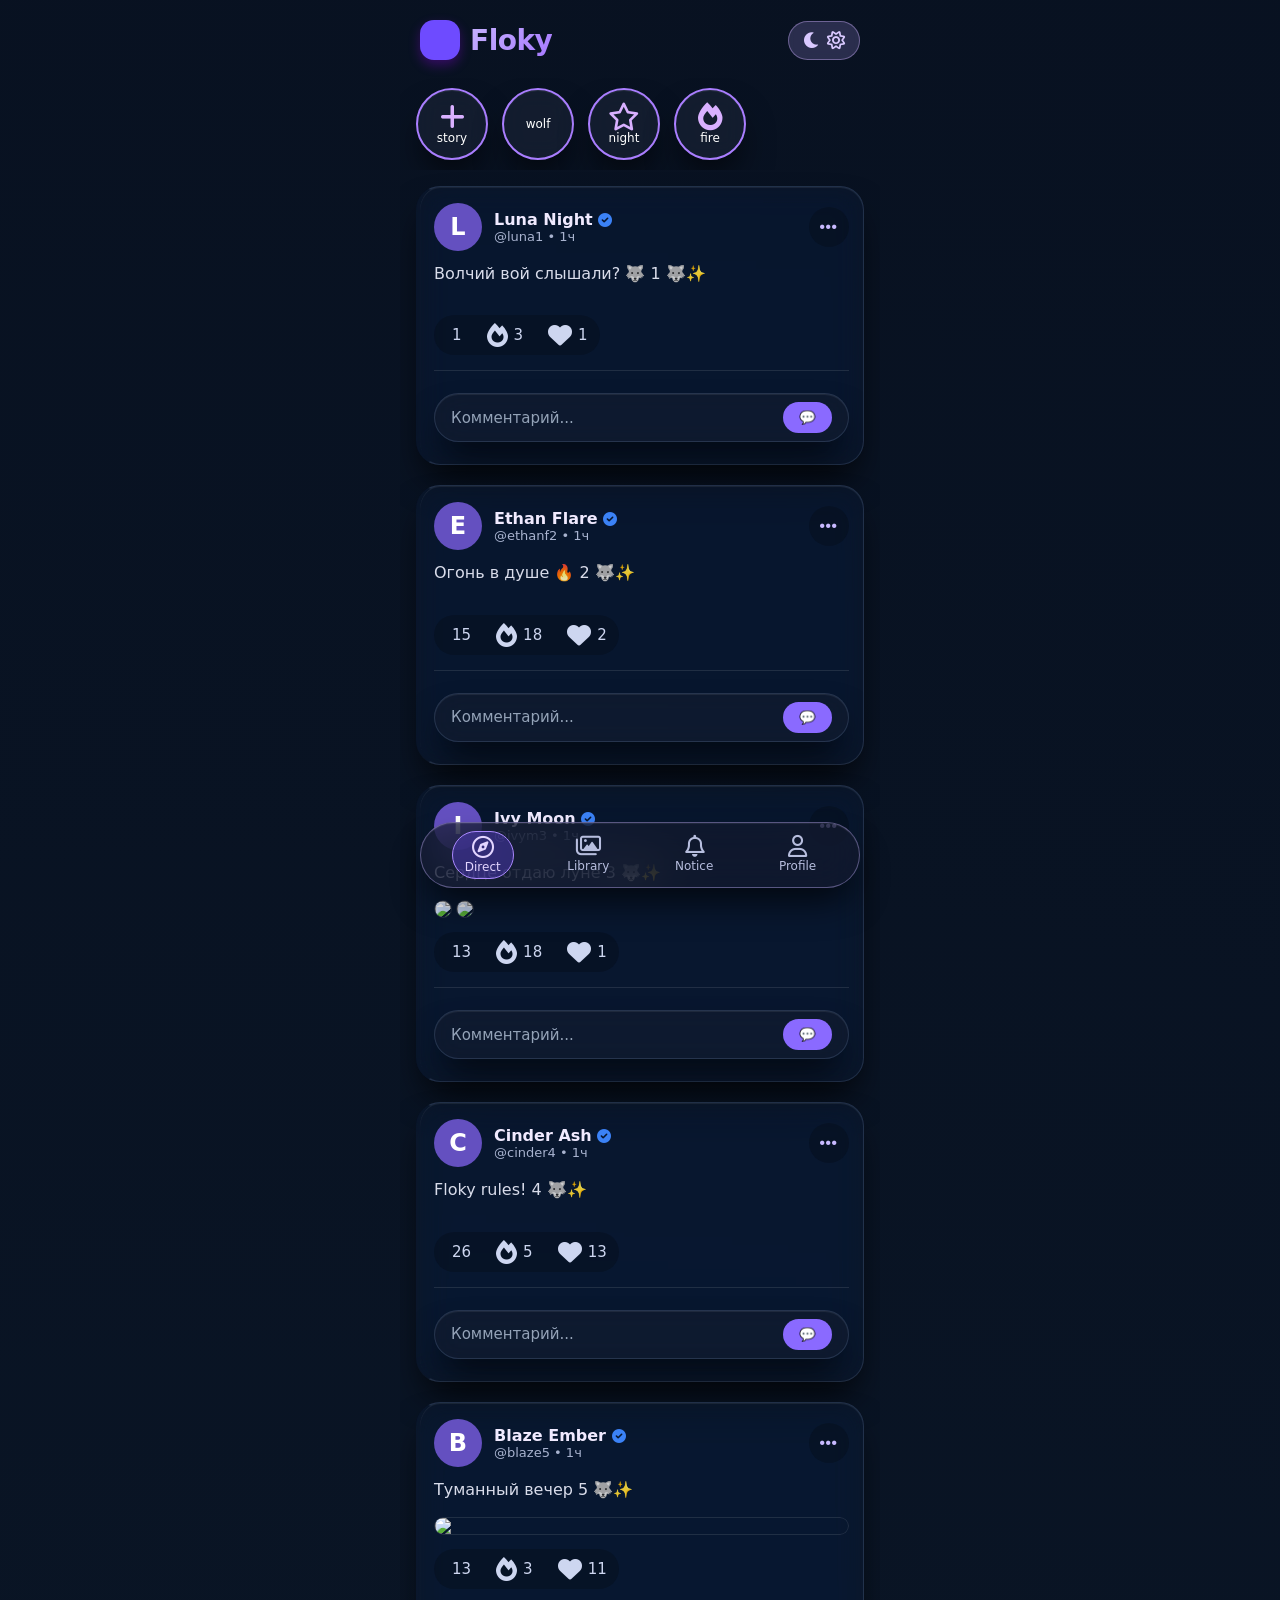
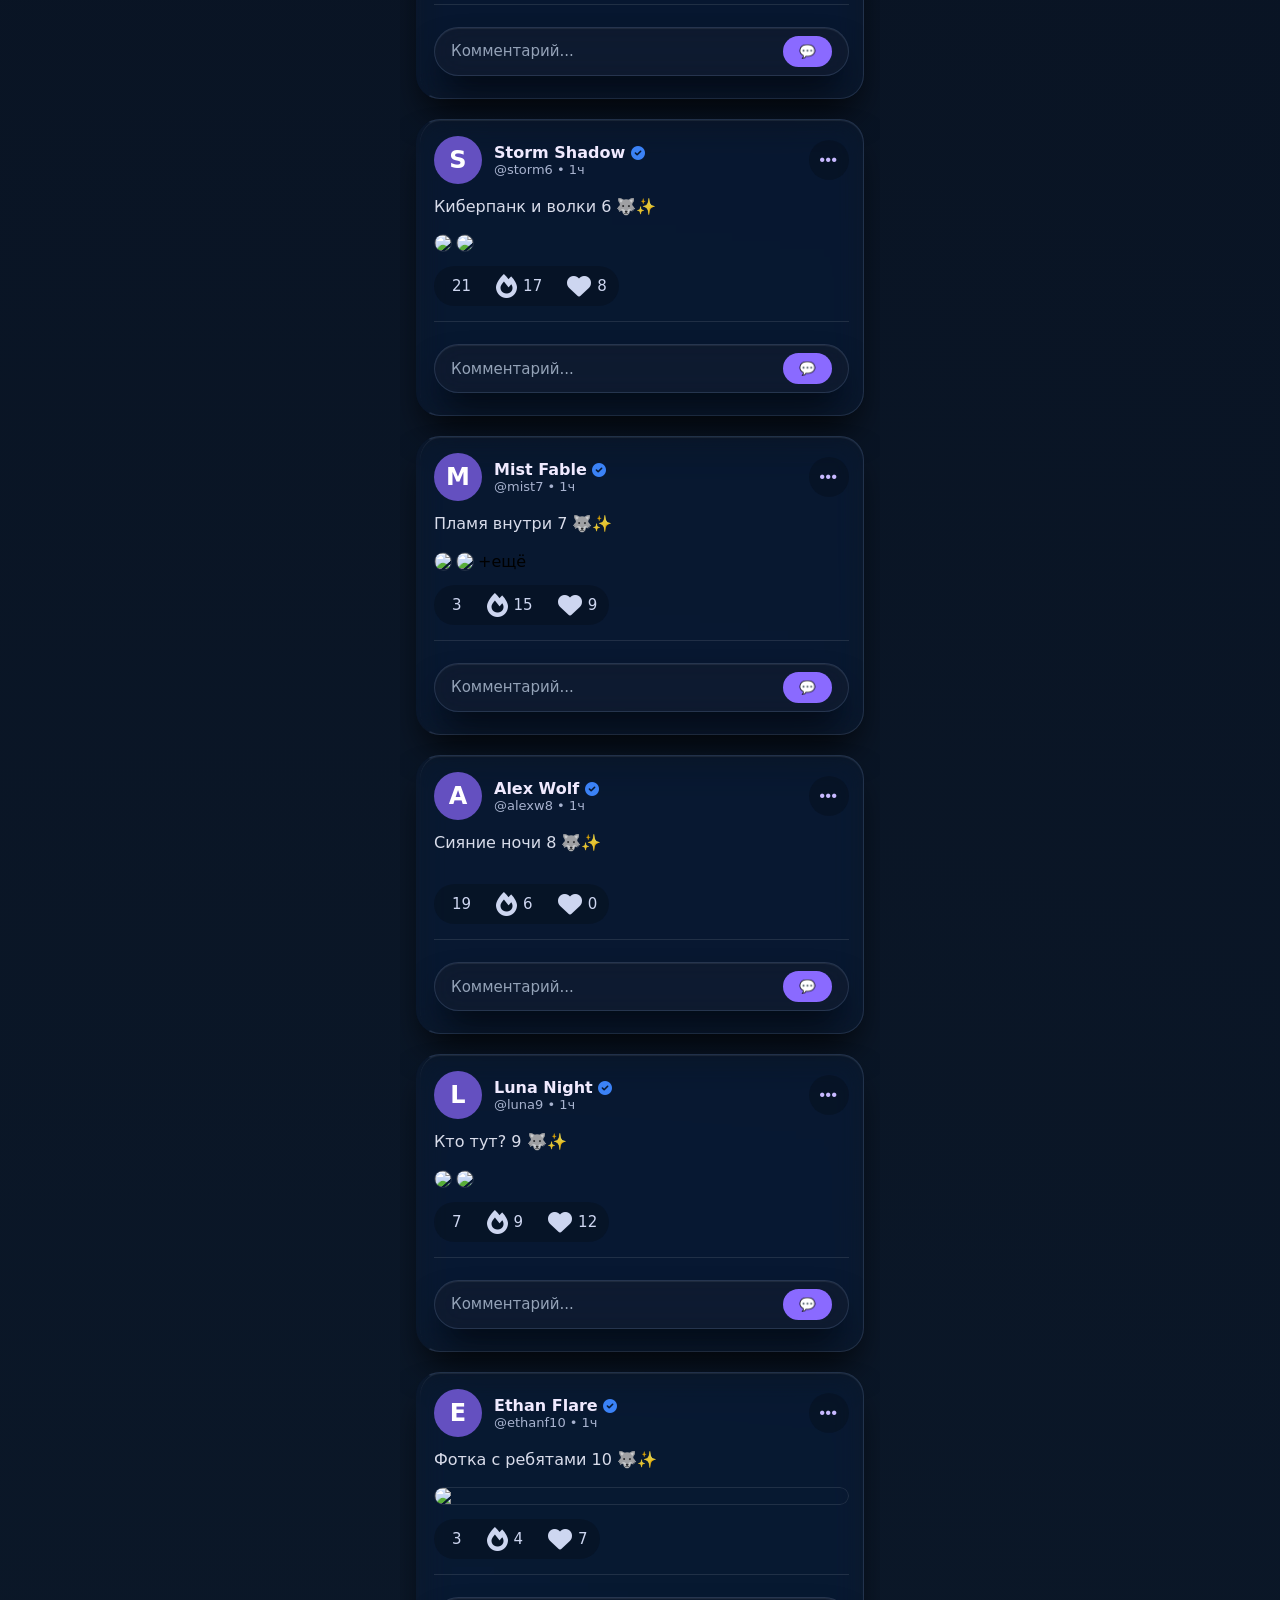
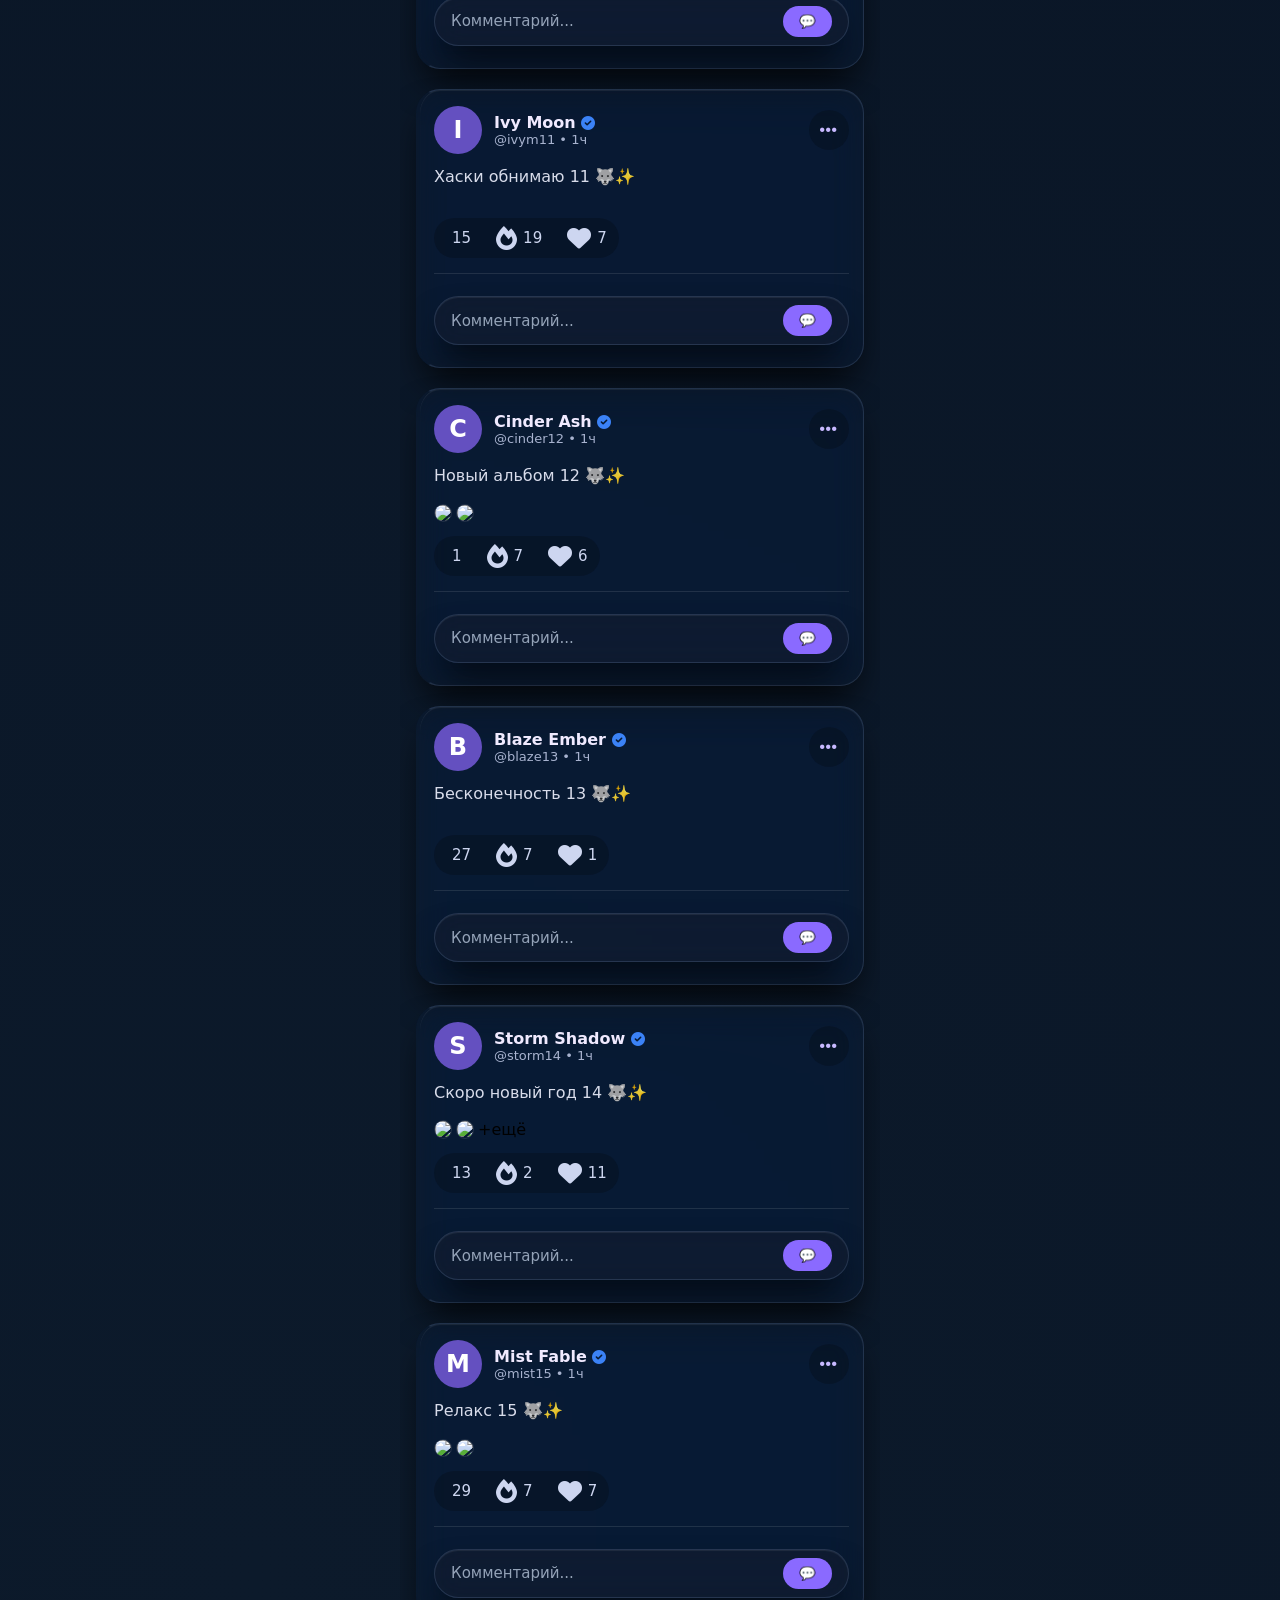
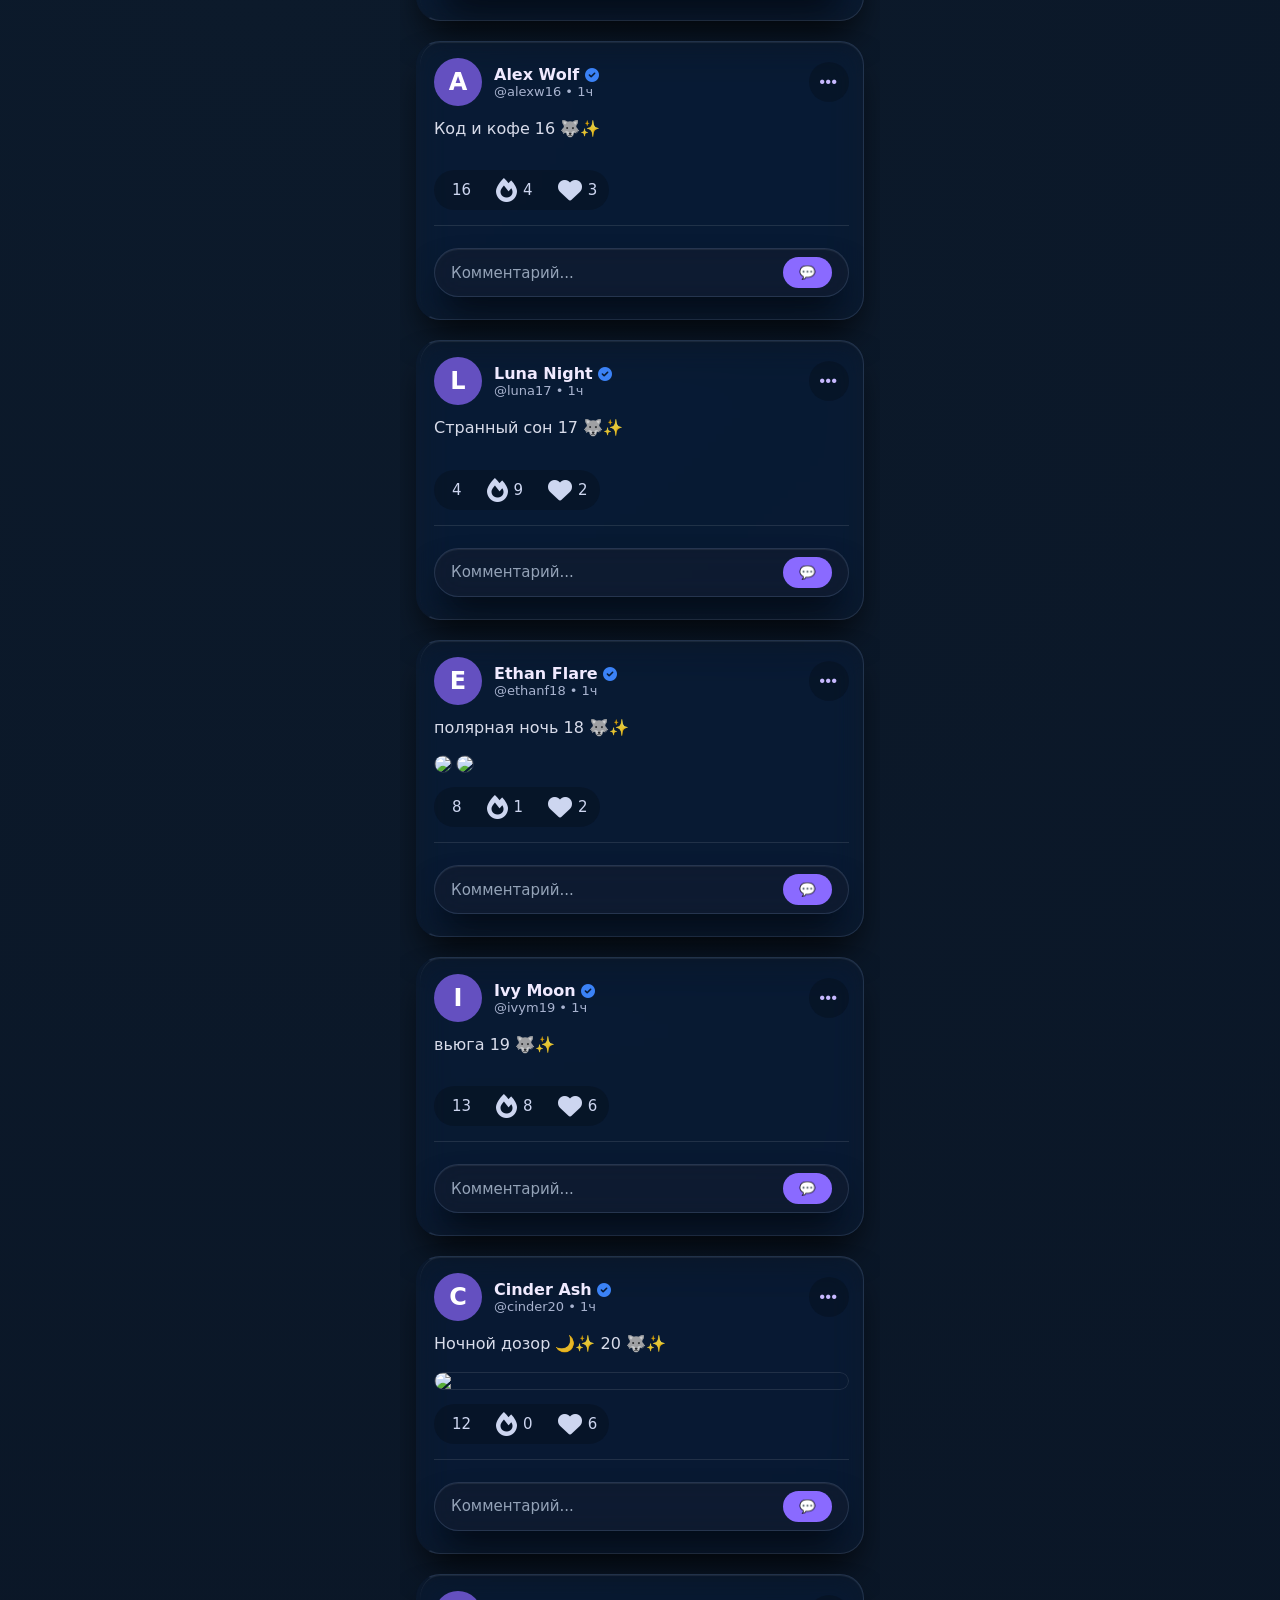
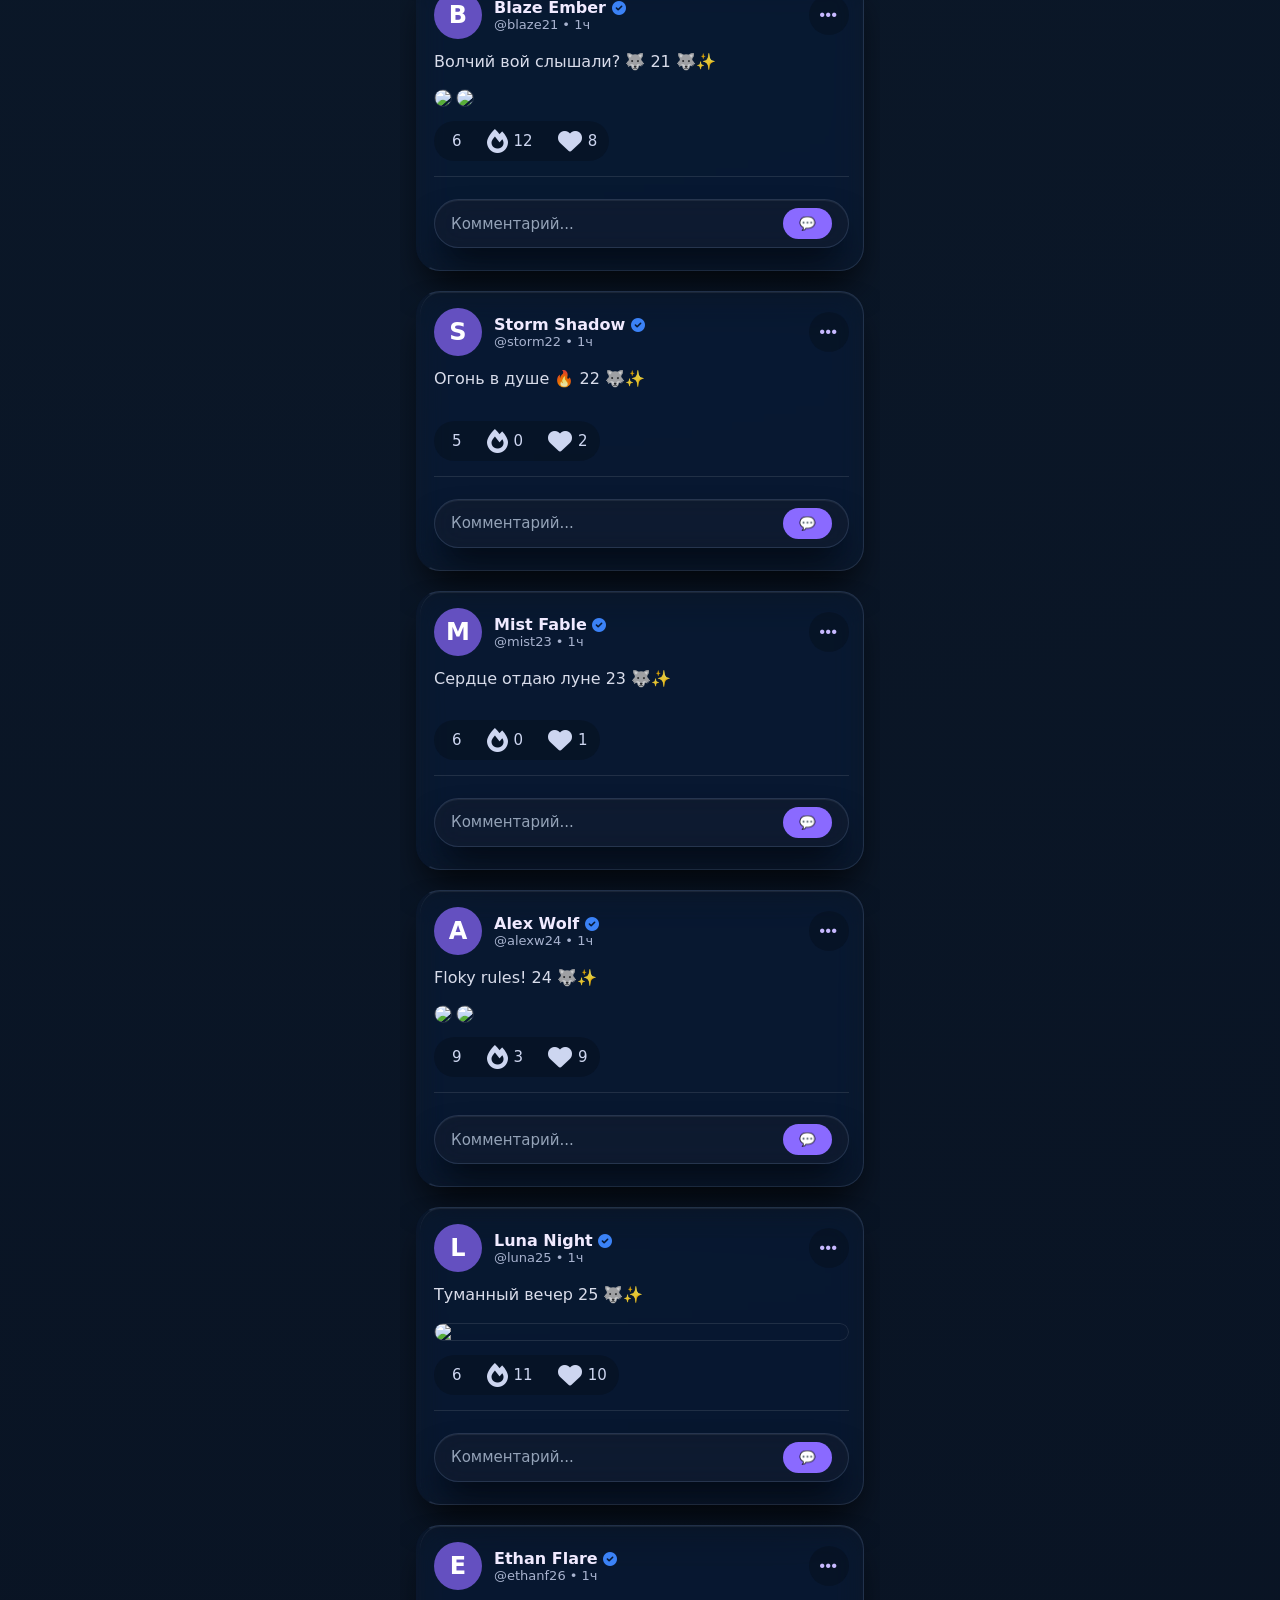
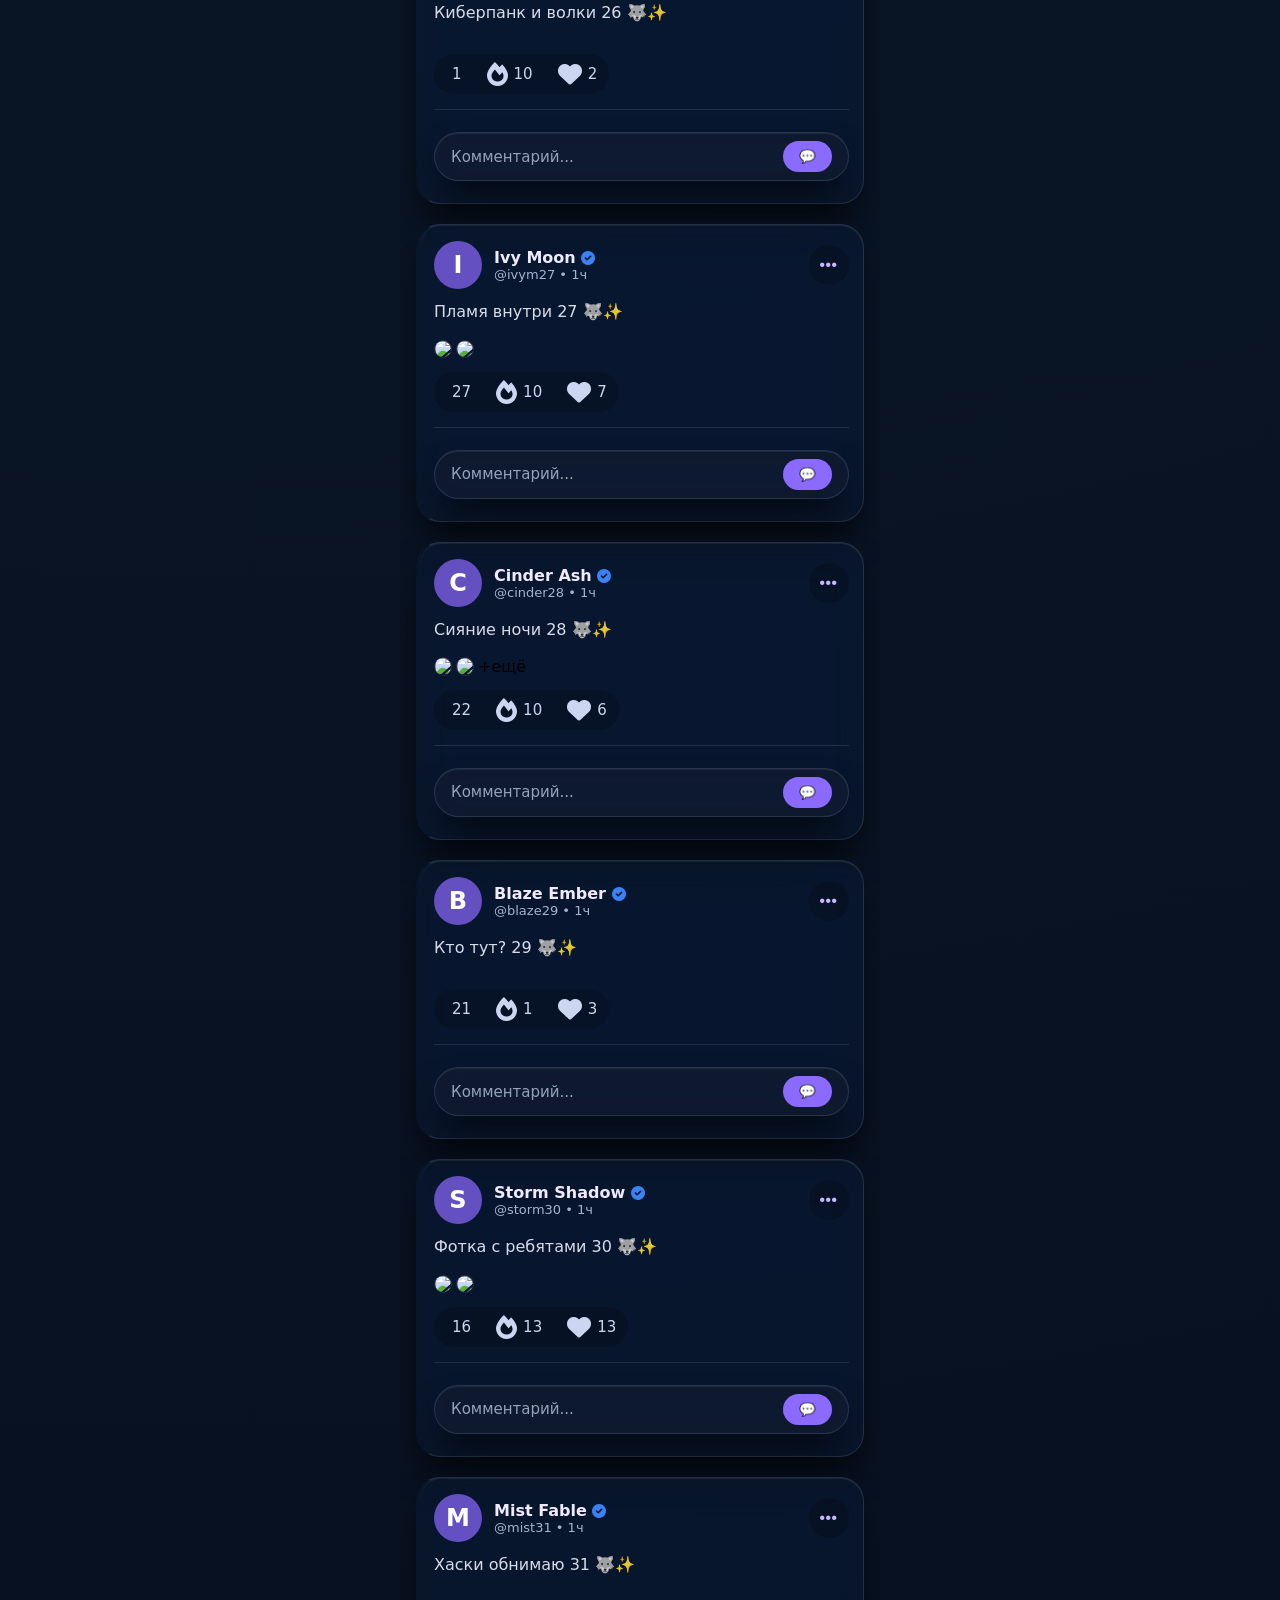
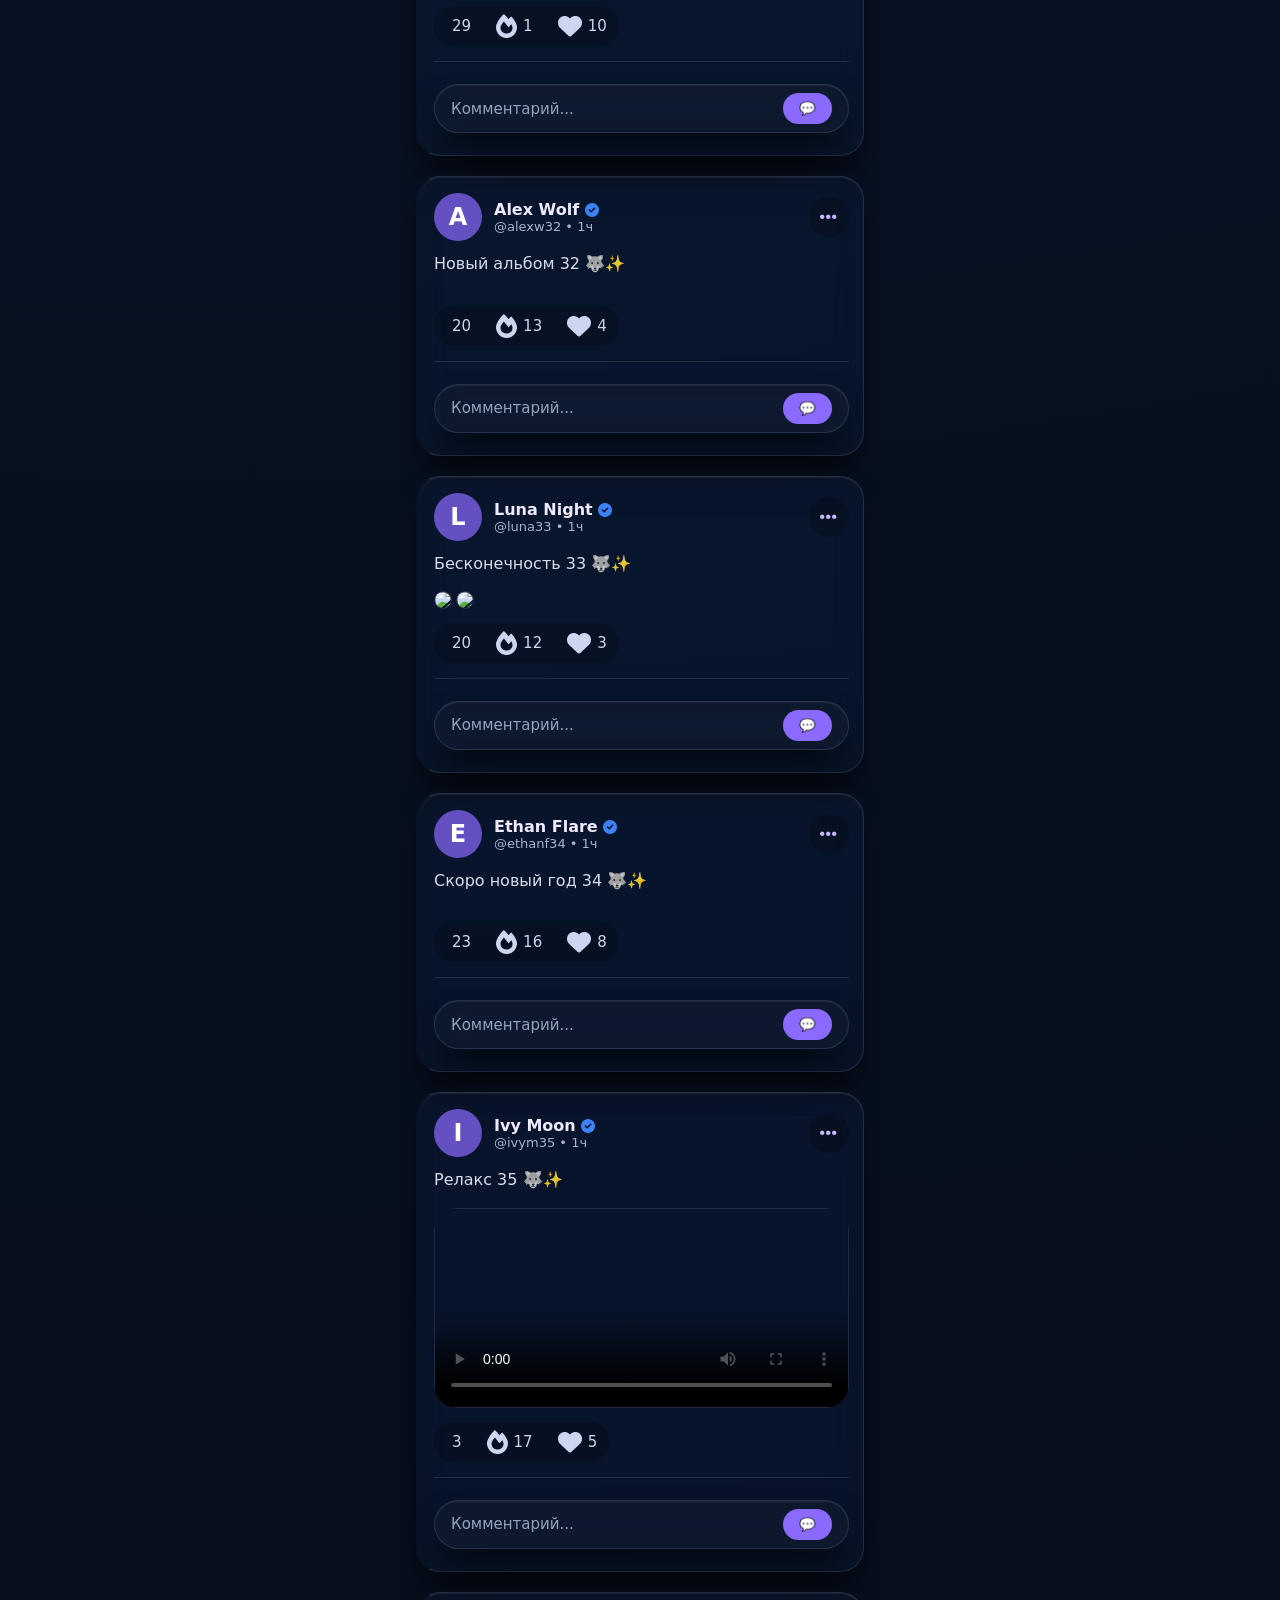
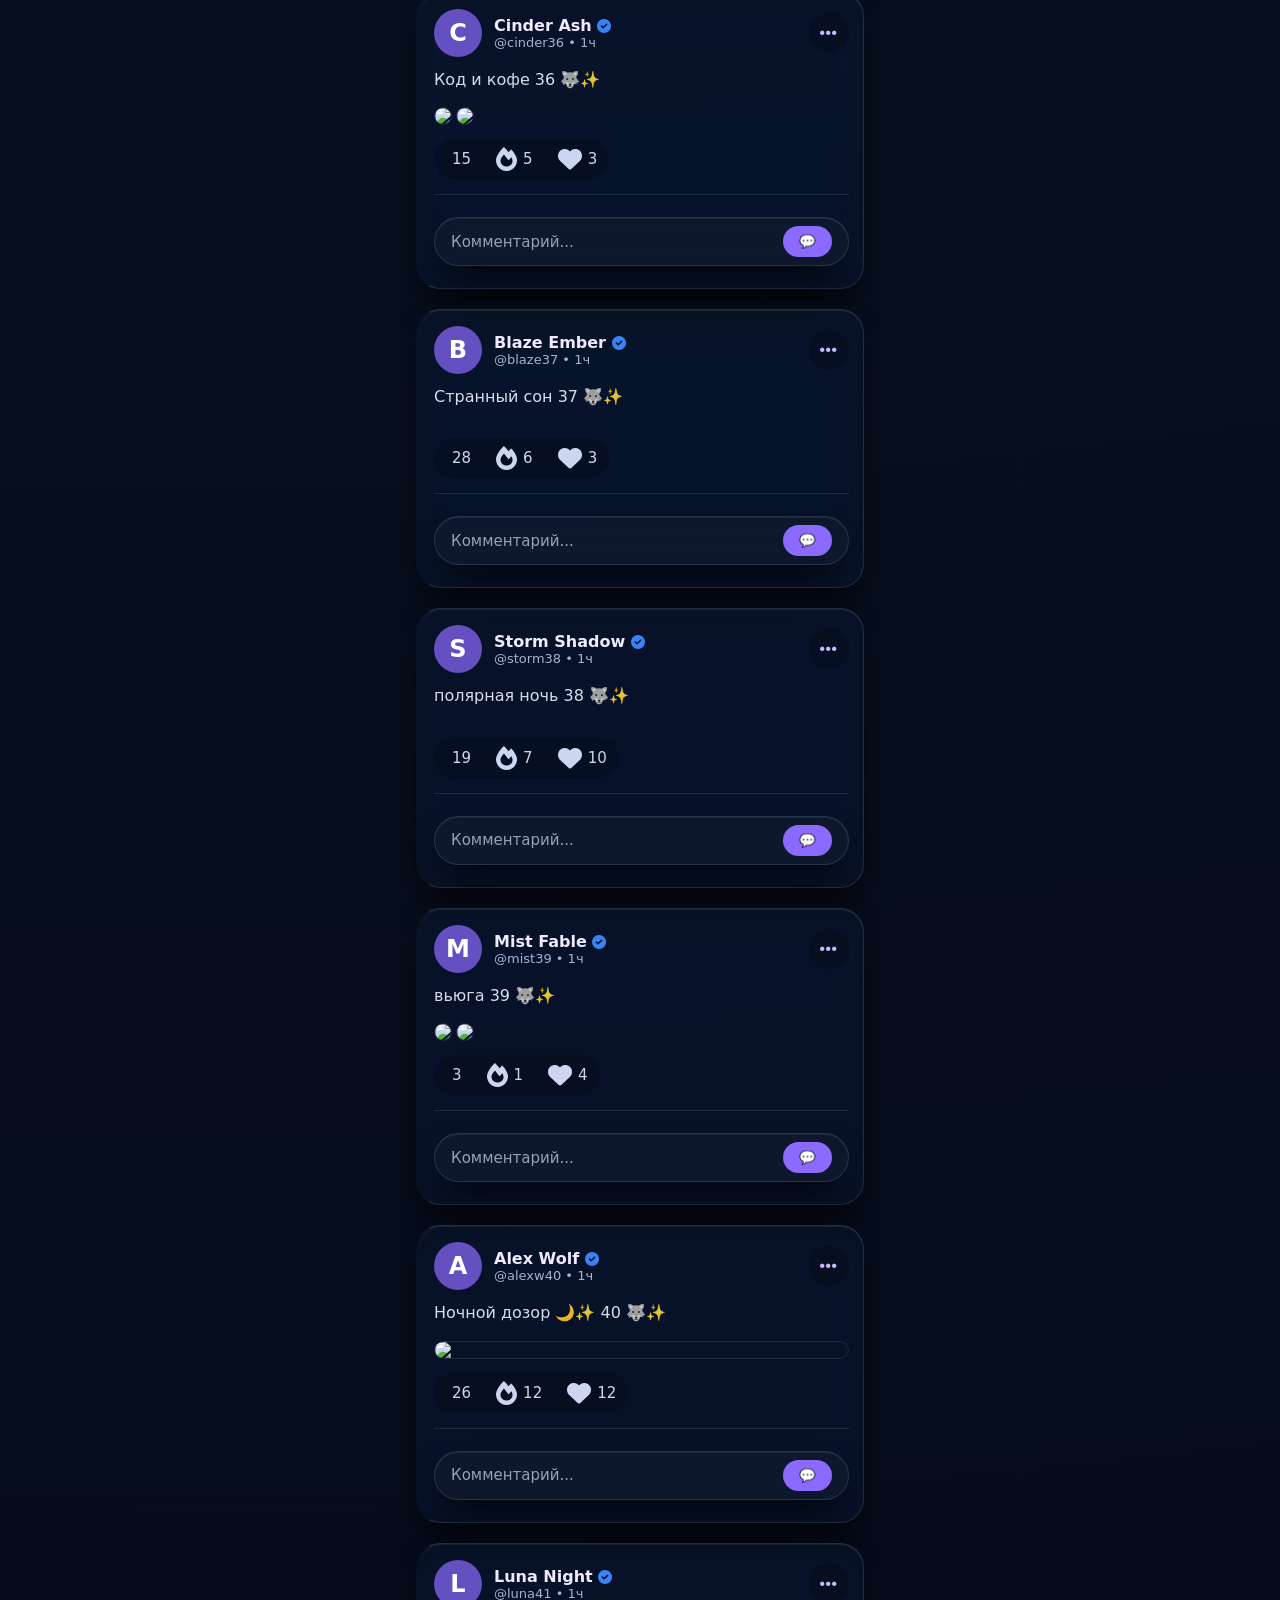
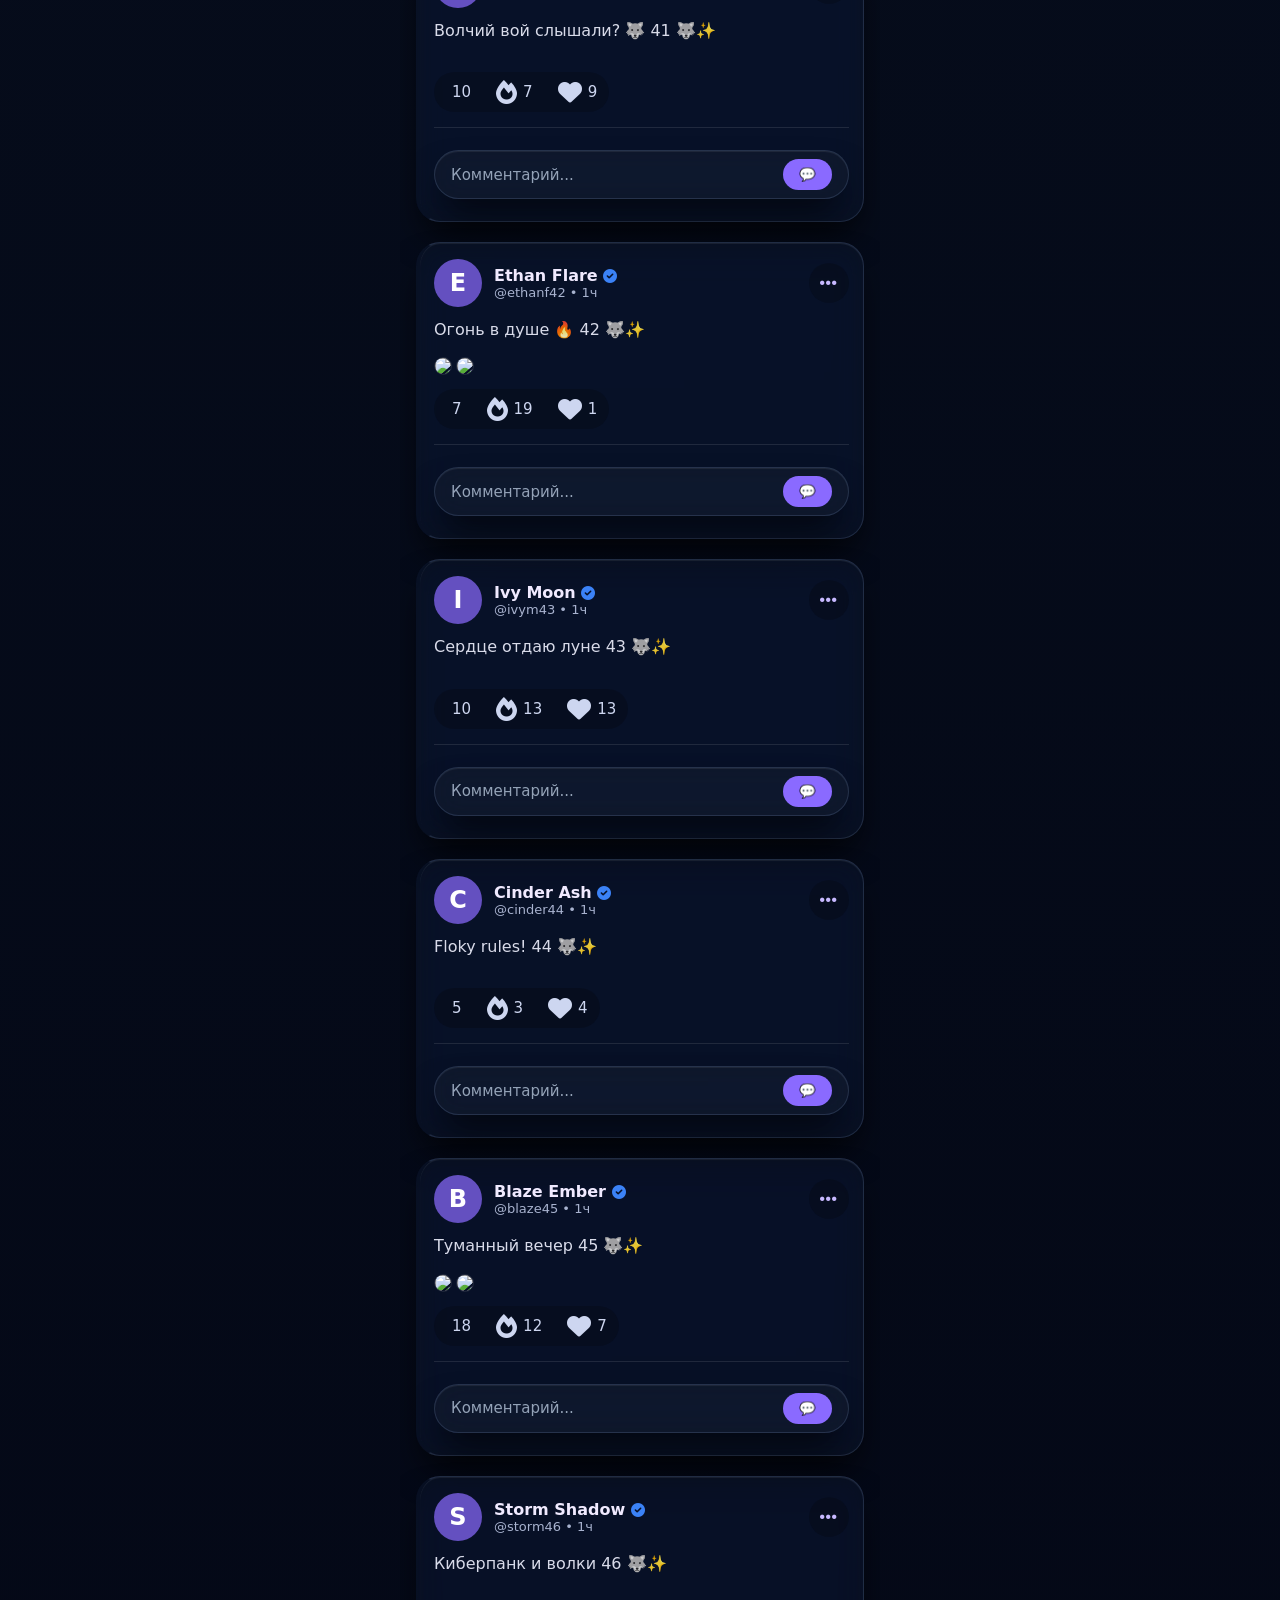
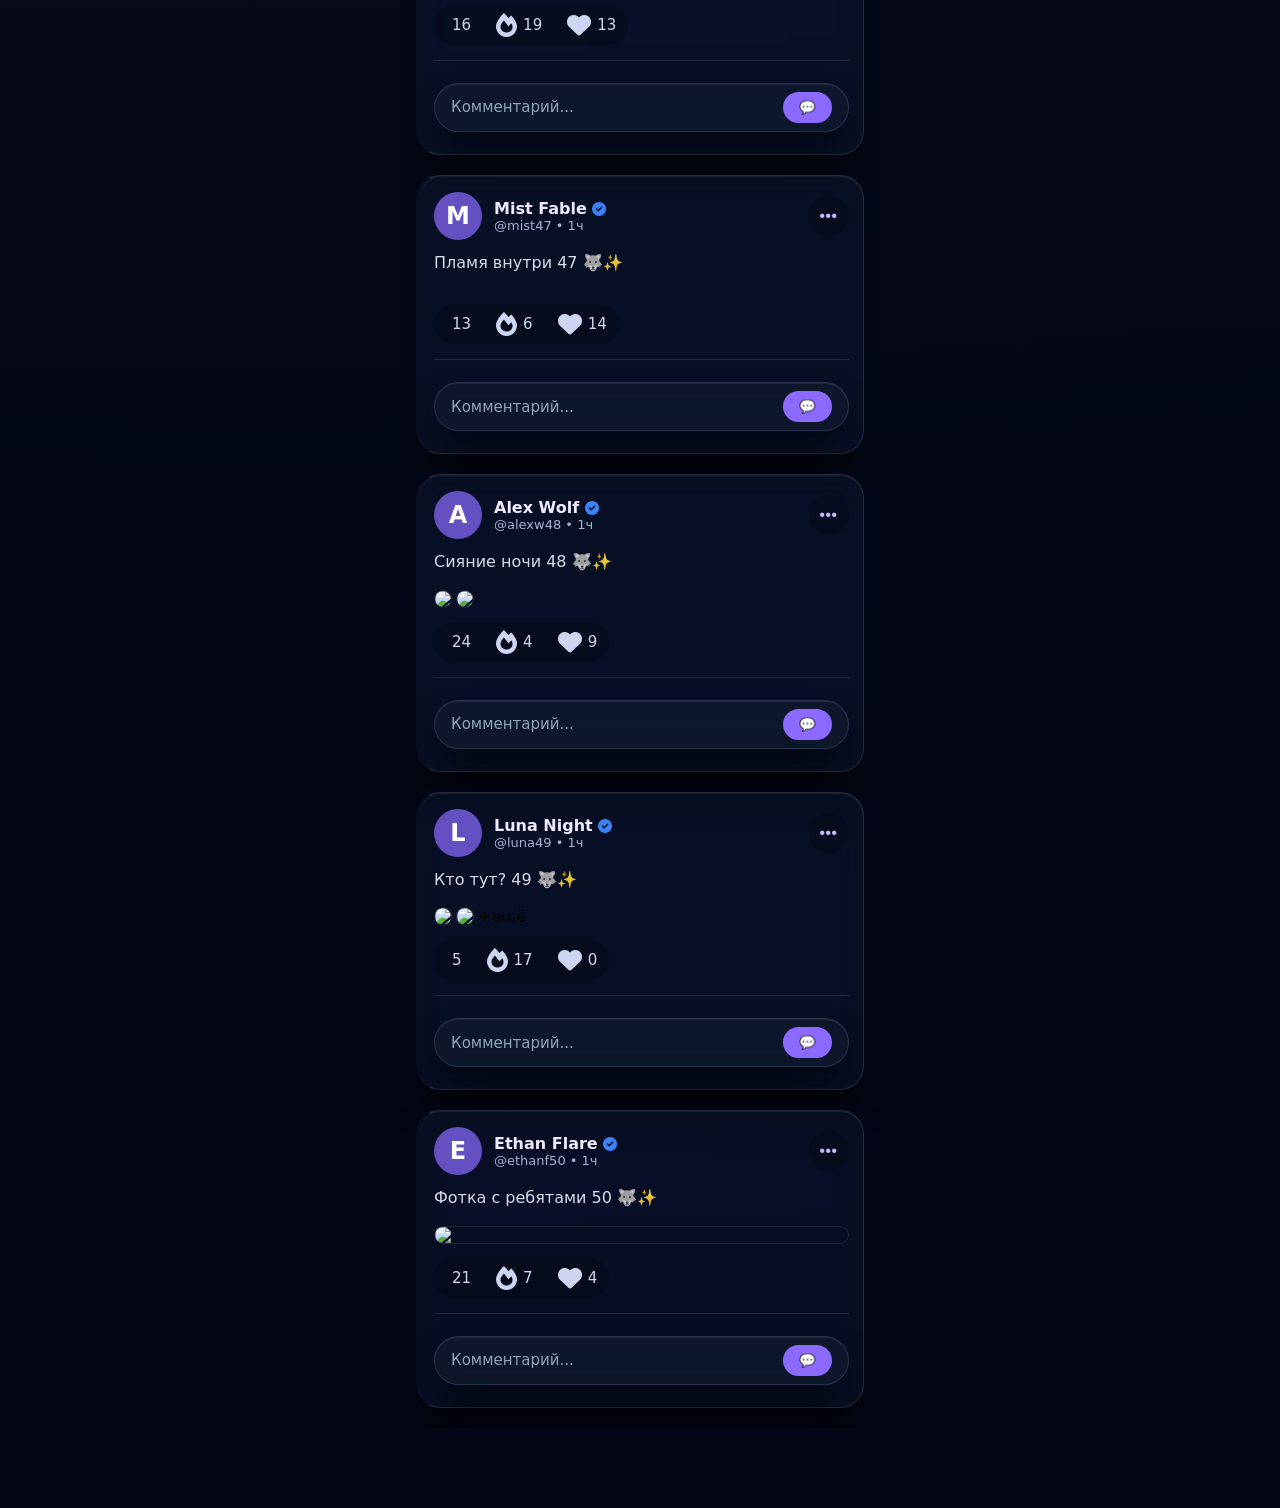
==== commit fb4fe206: "Update Indexx.html uu" ====
--- a/Indexx.html
+++ b/Indexx.html
@@ -2,195 +2,339 @@
 <html lang="ru">
 <head>
     <meta charset="UTF-8">
-    <meta name="viewport" content="width=device-width, initial-scale=1.0, maximum-scale=1.0, user-scalable=yes">
-    <title>Floky — загрузка...</title>
-    <!-- Font Awesome 6 (иконки) -->
+    <meta name="viewport" content="width=device-width, initial-scale=1.0, maximum-scale=1.0, user-scalable=yes, viewport-fit=cover">
+    <title>Floky — социальная сеть</title>
+    <!-- Font Awesome 5 (иконки) -->
     <link rel="stylesheet" href="https://cdnjs.cloudflare.com/ajax/libs/font-awesome/6.0.0-beta3/css/all.min.css">
     <style>
+        /* Глобальные переменные — тёмная тема (dark blue night) */
         * {
             margin: 0;
             padding: 0;
             box-sizing: border-box;
-            font-family: 'Inter', -apple-system, BlinkMacSystemFont, 'Segoe UI', Roboto, sans-serif;
-        }
-
-        /* переменные темы (тёмная по умолчанию — сине-фиолетовая ночь) */
+            font-family: 'Segoe UI', Roboto, system-ui, -apple-system, BlinkMacSystemFont, sans-serif;
+        }
+
         body {
-            --bg-gradient: radial-gradient(circle at 30% 20%, #121c2f, #040918);
-            --glass-bg: rgba(25, 30, 50, 0.4);
-            --glass-border: rgba(150, 130, 220, 0.3);
-            --text-primary: #f0f2ff;
-            --text-secondary: #b5c0e0;
-            --accent: #9b7aff;
-            --accent-glow: rgba(155, 122, 255, 0.5);
-            --nav-bg: rgba(20, 22, 40, 0.7);
-            --reaction-inactive: #a5b3d9;
-            transition: background 0.3s, color 0.2s;
-            background: var(--bg-gradient);
+            background: radial-gradient(circle at 20% 30%, #0c1a2b, #030614);
             min-height: 100vh;
             display: flex;
             justify-content: center;
             align-items: flex-start;
-            padding: 0 0 80px 0;
-        }
-
-        /* светлая тема (унисекс, холодный фиолет) */
+            padding: 8px 0 80px 0;
+            transition: background 0.4s ease;
+        }
+
+        /* светлая тема — будет переключаться через класс на body */
         body.light-theme {
-            --bg-gradient: radial-gradient(circle at 30% 20%, #e3e9f5, #cbd5e8);
-            --glass-bg: rgba(240, 240, 255, 0.6);
-            --glass-border: rgba(120, 100, 200, 0.3);
-            --text-primary: #10141e;
-            --text-secondary: #2f3a5c;
-            --accent: #7f62e6;
-            --accent-glow: rgba(127, 98, 230, 0.4);
-            --nav-bg: rgba(230, 230, 250, 0.7);
-            --reaction-inactive: #4f5299;
-        }
-
-        /* загрузочный экран */
-        .splash-screen {
-            position: fixed;
-            top: 0; left: 0; width: 100%; height: 100%;
-            background: #0b0e1a;
-            display: flex;
-            flex-direction: column;
-            align-items: center;
-            justify-content: center;
-            z-index: 9999;
-            transition: opacity 0.8s ease, visibility 0.8s;
-            backdrop-filter: blur(8px);
-        }
-        .splash-logo {
-            width: 120px;
-            height: 120px;
-            background: url('Floky.png') center/cover no-repeat;
-            border-radius: 40px;
-            box-shadow: 0 0 50px #ac8eff, 0 20px 40px -10px #220066;
-            animation: pulseGlow 1.5s infinite alternate;
-        }
-        @keyframes pulseGlow {
-            from { box-shadow: 0 0 30px #9f85ff, 0 10px 30px -5px #3e1a9e; transform: scale(1); }
-            to { box-shadow: 0 0 70px #c6aeff, 0 20px 50px -5px #5c31c2; transform: scale(1.03); }
-        }
-        .splash-text {
-            margin-top: 25px;
-            font-size: 42px;
-            font-weight: 800;
-            background: linear-gradient(145deg, #dcc9ff, #ad90ff);
-            -webkit-background-clip: text;
-            -webkit-text-fill-color: transparent;
-            letter-spacing: 2px;
-        }
-        .splash-sub {
-            color: #a8b3e0;
-            margin-top: 8px;
-        }
-
-        /* основной контейнер — анимация появления */
+            background: radial-gradient(circle at 20% 30%, #d9e2ef, #b0c4de);
+        }
+
+        body.light-theme .glass-card,
+        body.light-theme .bottom-nav,
+        body.light-theme .post-card,
+        body.light-theme .profile-header,
+        body.light-theme .comment-box,
+        body.light-theme .story-item {
+            background: rgba(245, 245, 255, 0.5) !important;
+            backdrop-filter: blur(18px) saturate(180%);
+            border: 1px solid rgba(255, 255, 255, 0.6);
+            box-shadow: 0 15px 30px rgba(0, 10, 30, 0.1);
+            color: #0a0f1e;
+        }
+
+        body.light-theme .post-text,
+        body.light-theme .nickname,
+        body.light-theme .username,
+        body.light-theme .stats,
+        body.light-theme .comments-title {
+            color: #111827;
+        }
+
+        body.light-theme .fa-regular,
+        body.light-theme .fa-solid,
+        body.light-theme .icon-text {
+            color: #2c3e50;
+        }
+
+        /* контейнер — вся соц сеть */
         .app-container {
             width: 100%;
             max-width: 480px;
             margin: 0 auto;
             position: relative;
-            opacity: 0;
-            transform: translateY(20px);
-            transition: opacity 0.6s ease, transform 0.5s ease;
-        }
-        .app-container.visible {
-            opacity: 1;
-            transform: translateY(0);
-        }
-
-        /* стеклянные карточки */
-        .glass-card, .post-card, .profile-header, .bottom-nav, .story-item, .comment-box, .search-bar, .settings-item, .notice-item {
-            background: var(--glass-bg);
-            backdrop-filter: blur(18px) saturate(180%);
-            -webkit-backdrop-filter: blur(18px) saturate(180%);
-            border: 1px solid var(--glass-border);
-            border-radius: 28px;
-            box-shadow: 0 20px 40px -15px rgba(0, 0, 0, 0.5), inset 0 1px 1px rgba(255, 255, 255, 0.1);
-            transition: all 0.25s ease;
-        }
-
-        /* шапка */
+            border-radius: 32px 32px 0 0;
+            overflow: hidden;
+        }
+
+        /* ========== ЖИДКОЕ СТЕКЛО ========== */
+        .glass-card, .post-card, .profile-header, .bottom-nav, .story-item, .comment-box {
+            background: rgba(18, 28, 45, 0.4);
+            backdrop-filter: blur(15px) saturate(180%);
+            -webkit-backdrop-filter: blur(15px) saturate(180%);
+            border: 1px solid rgba(110, 130, 170, 0.25);
+            border-radius: 24px;
+            box-shadow: 0 20px 35px -8px rgba(0, 0, 0, 0.7), inset 0 1px 1px rgba(255, 255, 255, 0.08);
+            transition: all 0.3s cubic-bezier(0.2, 0.9, 0.3, 1.1);
+        }
+
+        /* header с логотипом и переключателем темы */
         .top-bar {
             display: flex;
             justify-content: space-between;
             align-items: center;
             padding: 12px 20px;
+            margin-bottom: 6px;
         }
         .logo-area {
             display: flex;
             align-items: center;
             gap: 10px;
-            cursor: pointer;
         }
         .logo-img {
             width: 40px;
             height: 40px;
             background: url('Floky.png') center/cover no-repeat;
             border-radius: 14px;
-            background-color: #6e4bff;
+            background-color: #6e4bff; /* fallback */
+            box-shadow: 0 5px 12px rgba(158, 0, 255, 0.3);
         }
         .logo-text {
             font-size: 28px;
             font-weight: 800;
-            background: linear-gradient(135deg, #cfb5ff, #a57cff);
+            letter-spacing: -0.5px;
+            background: linear-gradient(135deg, #c7b3ff, #a678ff);
             -webkit-background-clip: text;
             -webkit-text-fill-color: transparent;
         }
         .theme-toggle {
-            background: rgba(200, 180, 255, 0.15);
-            border: 1px solid var(--glass-border);
+            background: rgba(180, 160, 255, 0.2);
+            border: 1px solid rgba(210, 180, 255, 0.4);
             border-radius: 60px;
             padding: 8px 14px;
             color: #d9c9ff;
             font-size: 18px;
+            backdrop-filter: blur(5px);
             cursor: pointer;
             transition: 0.2s;
         }
-        .theme-toggle:active { transform: scale(0.9); background: var(--accent); color: white; }
-
-        /* поиск */
-        .search-bar {
-            margin: 8px 16px 16px;
-            padding: 10px 18px;
+        .theme-toggle:active { transform: scale(0.94); background: #6d58b1; color: white; }
+
+        /* ИСТОРИИ / stories (для красоты) */
+        .stories-row {
+            display: flex;
+            gap: 14px;
+            padding: 10px 16px;
+            overflow-x: auto;
+            scrollbar-width: none;
+            margin-bottom: 8px;
+        }
+        .stories-row::-webkit-scrollbar { display: none; }
+        .story-item {
+            min-width: 72px;
+            height: 72px;
+            border-radius: 36px;
+            background: rgba(30, 40, 60, 0.5);
+            backdrop-filter: blur(12px);
+            display: flex;
+            flex-direction: column;
+            align-items: center;
+            justify-content: center;
+            border: 2px solid #aa7eff;
+            padding: 4px;
+            color: white;
+            font-size: 12px;
+        }
+        .story-item i { font-size: 28px; color: #d9b0ff; }
+
+        /* ===== ПОСТ ===== */
+        .post-card {
+            margin: 16px 16px 20px 16px;
+            padding: 16px 14px 12px 14px;
+            transition: 0.3s;
+            position: relative;
+            border-left: 4px solid transparent;
+        }
+        /* эффект пламени при реакции */
+        .post-card.reacted-flame {
+            border-left: 4px solid #ff7b2b;
+            box-shadow: 0 0 25px #f90, 0 0 40px #ff5e00 inset;
+            background: rgba(40, 20, 10, 0.7);
+            animation: flameFlicker 0.6s ease;
+        }
+        @keyframes flameFlicker {
+            0% { box-shadow: 0 0 10px #ff9900, 0 0 20px #ff4400; }
+            50% { box-shadow: 0 0 30px #ffaa33, 0 0 60px #ff2200; }
+            100% { box-shadow: 0 0 10px #ff9900, 0 0 20px #ff4400; }
+        }
+
+        .post-header {
             display: flex;
             align-items: center;
             gap: 12px;
-            color: var(--text-secondary);
-        }
-        .search-bar i { font-size: 18px; }
-        .search-bar input {
+            margin-bottom: 12px;
+        }
+        .avatar {
+            width: 48px;
+            height: 48px;
+            border-radius: 28px;
+            background: #6450c0;
+            display: flex;
+            align-items: center;
+            justify-content: center;
+            color: white;
+            font-size: 24px;
+            font-weight: bold;
+        }
+        .post-user-info {
+            flex: 1;
+        }
+        .post-user-info .name {
+            font-weight: 700;
+            color: #f0eaff;
+            font-size: 16px;
+        }
+        .post-user-info .handle {
+            color: #a8b3cf;
+            font-size: 13px;
+        }
+        .three-dots {
+            color: #c7b9ff;
+            font-size: 20px;
+            padding: 8px;
+            border-radius: 20px;
+            background: rgba(0,0,0,0.2);
+            width: 40px;
+            text-align: center;
+            cursor: pointer;
+            position: relative;
+        }
+        /* меню трёх точек (простейшее) */
+        .dots-menu {
+            position: absolute;
+            right: 10px;
+            background: rgba(20, 20, 40, 0.9);
+            backdrop-filter: blur(20px);
+            border-radius: 20px;
+            padding: 12px 8px;
+            display: none;
+            flex-direction: column;
+            gap: 10px;
+            z-index: 100;
+            border: 1px solid #a07eff;
+        }
+        .dots-menu.show {
+            display: flex;
+        }
+        .dots-menu span {
+            color: white;
+            padding: 8px 18px;
+            border-radius: 30px;
+            background: rgba(255,255,255,0.05);
+            font-size: 14px;
+        }
+        .dots-menu span i { margin-right: 8px; width: 20px; }
+
+        .post-content {
+            margin-bottom: 14px;
+        }
+        .post-text {
+            color: rgba(240, 242, 255, 0.9);
+            margin-bottom: 16px;
+            line-height: 1.4;
+        }
+        .media-grid {
+            display: flex;
+            flex-wrap: wrap;
+            gap: 4px;
+            border-radius: 24px;
+            overflow: hidden;
+            margin-top: 8px;
+            max-height: 300px;
+        }
+        .media-grid img, .media-grid video {
+            width: 100%;
+            max-height: 200px;
+            object-fit: cover;
+            border-radius: 18px;
+            border: 1px solid rgba(255,255,255,0.1);
+        }
+        .two-cols {
+            display: grid;
+            grid-template-columns: 1fr 1fr;
+            gap: 4px;
+        }
+
+        /* реакции */
+        .reaction-bar {
+            display: flex;
+            gap: 25px;
+            margin: 12px 0 6px;
+            padding: 8px 12px;
+            background: rgba(0, 0, 0, 0.2);
+            border-radius: 40px;
+            width: fit-content;
+        }
+        .reaction-btn {
+            display: flex;
+            align-items: center;
+            gap: 6px;
+            color: #cdd6f0;
+            font-size: 18px;
+            transition: 0.15s;
+            cursor: pointer;
+        }
+        .reaction-btn i { font-size: 24px; }
+        .reaction-count { font-size: 15px; }
+        .wolf-active { color: #b38cff; }
+        .fire-active { color: #ff9448; text-shadow: 0 0 8px orange; }
+        .heart-active { color: #ff69b4; }
+
+        /* комментарии */
+        .comment-section {
+            margin-top: 15px;
+            border-top: 1px solid rgba(255,255,255,0.1);
+            padding-top: 12px;
+        }
+        .comment-box {
+            display: flex;
+            gap: 10px;
+            align-items: center;
+            padding: 8px 16px;
+            margin: 10px 0;
+            background: rgba(20, 28, 45, 0.5);
+            border-radius: 40px;
+        }
+        .comment-box input {
+            flex: 1;
             background: transparent;
             border: none;
-            color: var(--text-primary);
-            font-size: 16px;
-            width: 100%;
+            color: white;
+            font-size: 15px;
             outline: none;
         }
-        .search-bar input::placeholder { color: var(--text-secondary); opacity: 0.7; }
-
-        /* истории (статические) */
-        .stories-row {
-            display: flex;
-            gap: 14px;
+        .comment-box input::placeholder { color: #94a3b8; }
+        .comment-box button {
+            background: #8a6aff;
+            border: none;
+            border-radius: 40px;
             padding: 8px 16px;
-            overflow-x: auto;
-            margin-bottom: 10px;
-        }
-        .stories-row::-webkit-scrollbar { display: none; }
-        .story-item {
-            min-width: 70px;
-            height: 70px;
-            border-radius: 35px;
-            display: flex;
-            flex-direction: column;
-            align-items: center;
-            justify-content: center;
-            border: 2px solid var(--accent);
-            color: var(--text-primary);
-            font-size: 12px;
+            color: white;
+            font-weight: 600;
+            backdrop-filter: blur(4px);
+        }
+        .comments-list {
+            max-height: 180px;
+            overflow-y: auto;
+            font-size: 13px;
+            color: #cbd5e1;
+            margin-top: 8px;
+        }
+        .single-comment {
+            padding: 6px 12px;
+            border-radius: 20px;
+            background: rgba(0, 0, 0, 0.2);
+            margin-bottom: 6px;
         }
 
         /* нижняя навигация */
@@ -205,516 +349,382 @@
             justify-content: space-around;
             padding: 8px 10px;
             border-radius: 60px;
-            background: var(--nav-bg);
-            z-index: 1000;
-            border: 1px solid var(--glass-border);
+            background: rgba(20, 25, 45, 0.6);
+            z-index: 200;
+            border: 1px solid rgba(200, 180, 255, 0.4);
+            backdrop-filter: blur(25px);
         }
         .nav-item {
             display: flex;
             flex-direction: column;
             align-items: center;
-            color: var(--text-secondary);
+            color: #b7bede;
             font-size: 12px;
-            transition: 0.15s;
+            transition: 0.2s;
             cursor: pointer;
-            padding: 6px 16px;
+            padding: 4px 12px;
             border-radius: 40px;
         }
-        .nav-item i { font-size: 22px; margin-bottom: 3px; }
+        .nav-item i { font-size: 22px; margin-bottom: 2px; }
         .nav-item.active {
-            background: var(--accent);
+            background: #6d4aff50;
+            color: #e3d5ff;
+            border: 1px solid #aa88ff;
+        }
+
+        /* ПРОФИЛЬ */
+        .profile-header {
+            margin: 16px;
+            padding: 22px 18px;
+            display: flex;
+            flex-direction: column;
+            align-items: center;
+            text-align: center;
+        }
+        .profile-avatar {
+            width: 90px;
+            height: 90px;
+            border-radius: 50%;
+            background: #8550e0;
+            border: 4px solid #c39dff;
+            display: flex;
+            align-items: center;
+            justify-content: center;
+            font-size: 44px;
             color: white;
-            box-shadow: 0 0 15px var(--accent-glow);
-        }
-
-        /* секции (переключаются) */
+            margin-bottom: 10px;
+        }
+        .display-name {
+            font-size: 24px;
+            font-weight: bold;
+            color: white;
+            display: flex;
+            align-items: center;
+            gap: 6px;
+        }
+        .display-name i { color: #3b82f6; font-size: 20px; }
+        .username {
+            color: #aab5d6;
+            margin: 4px 0 12px;
+        }
+        .stats-row {
+            display: flex;
+            gap: 24px;
+            margin: 16px 0;
+        }
+        .stat-item { display: flex; flex-direction: column; font-weight: 600; color: white;}
+        .stat-item span:first-child { font-size: 20px; }
+        .stat-item span:last-child { color: #b7c3e0; font-size: 13px; }
+        .new-post-btn {
+            background: #9b7aff;
+            border: none;
+            color: white;
+            padding: 12px 36px;
+            border-radius: 60px;
+            font-size: 18px;
+            font-weight: 600;
+            box-shadow: 0 8px 18px #3f2b8070;
+            cursor: pointer;
+        }
+
+        /* спрятанные секции, позже переключение через JS */
         .section {
-            display: none;
-            animation: fadeIn 0.3s ease;
-        }
-        .section.active-section { display: block; }
-        @keyframes fadeIn { 0% { opacity: 0.3; } 100% { opacity: 1; } }
-
-        /* пост */
-        .post-card {
-            margin: 16px;
-            padding: 16px 14px 12px;
-            transition: 0.2s;
-            position: relative;
-        }
-        .post-card.reacted-flame {
-            box-shadow: 0 0 30px #ff7b00, 0 0 15px #f60 inset;
-            border-color: #ffb347;
-            background: rgba(70, 40, 20, 0.5);
-            transition: 0.1s;
-        }
-
-        .post-header {
-            display: flex;
-            align-items: center;
-            gap: 12px;
-            margin-bottom: 12px;
-        }
-        .post-avatar {
-            width: 48px; height: 48px; border-radius: 50%;
-            background: linear-gradient(145deg, #b28aff, #6d3bcf);
-            display: flex; align-items: center; justify-content: center;
-            color: white; font-size: 24px; font-weight: bold;
-            cursor: pointer;
-        }
-        .post-user-info {
-            flex: 1;
-            cursor: pointer;
-        }
-        .post-user-info .name { font-weight: 700; color: var(--text-primary); }
-        .post-user-info .handle { color: var(--text-secondary); font-size: 13px; }
-        .three-dots {
-            color: var(--text-secondary);
-            font-size: 22px;
-            padding: 8px;
-            background: rgba(0,0,0,0.15);
-            border-radius: 30px;
-            cursor: pointer;
-            position: relative;
-        }
-
-        .dots-menu {
-            position: absolute; right: 0; top: 40px;
-            background: var(--nav-bg);
-            backdrop-filter: blur(30px);
-            border-radius: 20px;
-            padding: 10px 0;
-            display: none; flex-direction: column;
-            z-index: 1100;
-            border: 1px solid var(--glass-border);
-            min-width: 160px;
-        }
-        .dots-menu.show { display: flex; }
-        .dots-menu span {
-            padding: 12px 20px;
-            color: var(--text-primary);
-            font-size: 14px;
-            display: flex; gap: 12px;
-        }
-        .dots-menu span:hover { background: var(--accent); }
-
-        .post-media {
-            border-radius: 24px;
-            overflow: hidden;
-            margin: 12px 0;
-            max-height: 300px;
-        }
-        .post-media img, .post-media video {
-            width: 100%;
-            max-height: 280px;
-            object-fit: cover;
-            border-radius: 20px;
-        }
-        .reaction-bar {
-            display: flex; gap: 28px; margin: 12px 0;
-        }
-        .reaction-btn {
-            display: flex; align-items: center; gap: 6px;
-            color: var(--reaction-inactive);
-            font-size: 22px;
-            cursor: pointer;
-            transition: 0.15s;
-            user-select: none;
-        }
-        .reaction-btn.active-wolf { color: #b38cff; text-shadow: 0 0 8px #c78aff; }
-        .reaction-btn.active-fire { color: #ff9448; text-shadow: 0 0 12px #ff6600; }
-        .reaction-btn.active-heart { color: #ff69b4; text-shadow: 0 0 12px #ff3388; }
-
-        /* комментарии */
-        .comment-box {
-            display: flex; align-items: center;
-            padding: 6px 16px; margin: 10px 0; gap: 8px;
-        }
-        .comment-box input {
-            flex: 1; background: transparent; border: none;
-            color: var(--text-primary); outline: none;
-        }
-        .comment-box button {
-            background: var(--accent); border: none;
-            border-radius: 40px; padding: 8px 16px; color: white;
-        }
-        .comments-list {
-            max-height: 150px; overflow-y: auto;
-            font-size: 14px; color: var(--text-secondary);
-        }
-
-        /* Профиль */
-        .profile-header {
-            margin: 16px; padding: 22px 18px;
-            display: flex; flex-direction: column; align-items: center;
-        }
-        .profile-avatar {
-            width: 100px; height: 100px; border-radius: 50%;
-            background: #8550e0; font-size: 50px; color: white;
-            display: flex; align-items: center; justify-content: center;
-            border: 4px solid var(--accent); margin-bottom: 12px;
-        }
-        .display-name {
-            font-size: 24px; font-weight: bold; color: var(--text-primary);
-            display: flex; gap: 8px;
-        }
-        .username { color: var(--text-secondary); margin: 4px 0 12px; }
-        .stats-row {
-            display: flex; gap: 28px; margin: 16px 0;
-        }
-        .stat-item { display: flex; flex-direction: column; align-items: center; color: var(--text-primary); }
-        .follow-btn {
-            background: var(--accent); border: none; border-radius: 40px;
-            padding: 12px 40px; font-weight: 600; color: white;
-            margin: 10px; cursor: pointer;
-        }
-        .new-post-btn {
-            background: var(--accent); border: none; border-radius: 40px;
-            padding: 10px 30px; color: white; font-weight: 600; cursor: pointer;
-        }
-
-        /* настройки */
-        .settings-item {
-            margin: 12px 16px; padding: 16px 20px;
-            display: flex; align-items: center; gap: 18px;
-            color: var(--text-primary); cursor: pointer;
-        }
-        /* уведомления */
-        .notice-item {
-            margin: 12px 16px; padding: 16px 20px;
-            display: flex; align-items: center; gap: 16px;
-        }
-
-        /* кнопка читать (мини) */
-        .read-btn {
-            background: transparent; border: 1px solid var(--accent);
-            border-radius: 30px; padding: 4px 16px; color: var(--accent);
-            font-size: 13px; font-weight: 600; cursor: pointer;
-        }
-        .read-btn:hover { background: var(--accent); color: white; }
-
-        /* анимации */
-        .post-card, .profile-header, .settings-item { transition: transform 0.2s, box-shadow 0.3s; }
-        .post-card:active { transform: scale(0.99); }
-
-        /* кастомный плеер (упрощённо) */
-        video {
-            border-radius: 20px;
-            background: black;
+            display: block;
+        }
+
+        /* адаптив */
+        @media (max-width: 420px) {
+            .logo-text { font-size: 24px; }
         }
     </style>
 </head>
-<body>
-    <!-- Загрузочный экран (3 секунды) -->
-    <div class="splash-screen" id="splash">
-        <div class="splash-logo"></div>
-        <div class="splash-text">Floky</div>
-        <div class="splash-sub">загружаем вселенную...</div>
-    </div>
-
+<body class="dark-theme">
     <div class="app-container" id="appContainer">
-        <!-- ШАПКА -->
+
+        <!-- ШАПКА с логотипом и переключателем темы -->
         <div class="top-bar">
-            <div class="logo-area" id="homeBtn">
-                <div class="logo-img"></div>
+            <div class="logo-area">
+                <div class="logo-img" style="background-image: url('Floky.png');"></div>
                 <span class="logo-text">Floky</span>
             </div>
-            <div class="theme-toggle" id="themeToggle"><i class="fa-solid fa-moon"></i> <i class="fa-regular fa-sun"></i></div>
+            <div class="theme-toggle" id="themeToggle" onclick="switchTheme()">
+                <i class="fa-solid fa-moon"></i> <i class="fa-regular fa-sun"></i>
+            </div>
         </div>
-
-        <!-- ПОИСК всегда виден -->
-        <div class="search-bar"><i class="fa-solid fa-search"></i><input type="text" placeholder="Поиск в Floky..."></div>
 
         <!-- Истории (декор) -->
         <div class="stories-row">
             <div class="story-item"><i class="fa-solid fa-plus"></i><span>story</span></div>
             <div class="story-item"><i class="fa-solid fa-wolf"></i><span>wolf</span></div>
             <div class="story-item"><i class="fa-regular fa-star"></i><span>night</span></div>
+            <div class="story-item"><i class="fa-solid fa-fire"></i><span>fire</span></div>
         </div>
 
-        <!-- СЕКЦИИ: главная (лента) / library / notice / profile / settings-->
-        <div id="feedSection" class="section active-section"></div>
-        <div id="librarySection" class="section"><div style="color:white; padding:40px;text-align:center;"><i class="fa-regular fa-image fa-3x"></i><p>Library (медитека)</p></div></div>
-        <div id="noticeSection" class="section"></div>
-        <div id="profileSection" class="section"></div>
-        <div id="settingsSection" class="section"></div>
-
-        <!-- нижнее меню -->
+        <!-- ОСНОВНАЯ ЛЕНТА (direct/library/notice/profile позже) — пока просто лента -->
+        <div id="mainFeed" class="section">
+            <!-- сюда JS генерит 50 постов -->
+        </div>
+
+        <!-- Нижнее меню -->
         <div class="bottom-nav">
-            <div class="nav-item active" data-section="feed"><i class="fa-regular fa-compass"></i><span>Главная</span></div>
+            <div class="nav-item active" data-section="feed"><i class="fa-regular fa-compass"></i><span>Direct</span></div>
             <div class="nav-item" data-section="library"><i class="fa-regular fa-images"></i><span>Library</span></div>
             <div class="nav-item" data-section="notice"><i class="fa-regular fa-bell"></i><span>Notice</span></div>
-            <div class="nav-item" data-section="profile"><i class="fa-regular fa-user"></i><span>Профиль</span></div>
-            <div class="nav-item" data-section="settings"><i class="fa-solid fa-gear"></i><span>Настройки</span></div>
+            <div class="nav-item" data-section="profile"><i class="fa-regular fa-user"></i><span>Profile</span></div>
         </div>
     </div>
 
     <script>
-        (function() {
-            // === ЗАГРУЗКА 3 СЕКУНДЫ ===
-            const splash = document.getElementById('splash');
-            const app = document.getElementById('appContainer');
-            setTimeout(() => {
-                splash.style.opacity = '0';
-                splash.style.visibility = 'hidden';
-                app.classList.add('visible');
-            }, 3000);
-
-            // === ТЕМНАЯ/СВЕТЛАЯ ТЕМА ===
-            const themeToggle = document.getElementById('themeToggle');
-            themeToggle.addEventListener('click', () => {
-                document.body.classList.toggle('light-theme');
-                const icon = themeToggle.querySelector('i:first-child');
-                if (document.body.classList.contains('light-theme')) {
-                    icon.className = 'fa-solid fa-sun';
+        // === ГЛОБАЛЬНЫЕ ПЕРЕМЕННЫЕ ===
+        let currentTheme = 'dark'; // dark / light
+        const postsData = [];
+        let commentsStorage = {}; // comment by post index
+
+        // === ТЕМА ===
+        window.switchTheme = function() {
+            const body = document.body;
+            body.classList.toggle('light-theme');
+            const themeIcon = document.querySelector('.theme-toggle i:first-child');
+            if (body.classList.contains('light-theme')) {
+                themeIcon.className = 'fa-solid fa-sun';
+                currentTheme = 'light';
+            } else {
+                themeIcon.className = 'fa-solid fa-moon';
+                currentTheme = 'dark';
+            }
+        };
+
+        // === ГЕНЕРАЦИЯ 50 ПОСТОВ ===
+        function generateMockPosts() {
+            const wolfHeads = ['fa-solid fa-wolf', 'fa-solid fa-dog', 'fa-solid fa-paw'];
+            const names = ['Alex Wolf', 'Luna Night', 'Ethan Flare', 'Ivy Moon', 'Cinder Ash', 'Blaze Ember', 'Storm Shadow', 'Mist Fable'];
+            const handles = ['@alexw', '@luna', '@ethanf', '@ivym', '@cinder', '@blaze', '@storm', '@mist'];
+            const texts = [
+                'Ночной дозор 🌙✨', 'Волчий вой слышали? 🐺', 'Огонь в душе 🔥', 'Сердце отдаю луне', 'Floky rules!',
+                'Туманный вечер', 'Киберпанк и волки', 'Пламя внутри', 'Сияние ночи', 'Кто тут?',
+                'Фотка с ребятами', 'Хаски обнимаю', 'Новый альбом', 'Бесконечность', 'Скоро новый год',
+                'Релакс', 'Код и кофе', 'Странный сон', 'полярная ночь', 'вьюга'
+            ];
+            const mediaUrls = [
+                'https://picsum.photos/400/300?random=1',
+                'https://picsum.photos/400/300?random=2',
+                'https://picsum.photos/400/400?random=3',
+                'https://picsum.photos/400/260?random=4',
+                'https://picsum.photos/400/280?random=5',
+                'https://picsum.photos/400/320?random=6',
+                'https://picsum.photos/400/300?random=7',
+                'https://picsum.photos/400/300?random=8',
+                // видеозаглушка (стекловое)
+                'https://www.w3schools.com/html/mov_bbb.mp4',
+            ];
+            for (let i = 1; i <= 50; i++) {
+                const nameIdx = i % names.length;
+                const handleIdx = i % handles.length;
+                const textIdx = i % texts.length;
+                const wolfIdx = i % wolfHeads.length;
+                let media = [];
+                // у каждого третьего поста несколько фото
+                if (i % 3 === 0) {
+                    media = [mediaUrls[(i*2) % mediaUrls.length], mediaUrls[(i*3) % mediaUrls.length]];
+                } else if (i % 5 === 0) {
+                    media = [mediaUrls[(i) % mediaUrls.length]]; // видео можно, но для примера
+                } else if (i % 7 === 0) {
+                    media = [mediaUrls[(i+1) % mediaUrls.length], mediaUrls[(i+2) % mediaUrls.length], mediaUrls[(i+3) % mediaUrls.length]];
                 } else {
-                    icon.className = 'fa-solid fa-moon';
+                    media = [];
+                }
+
+                postsData.push({
+                    id: i,
+                    name: names[nameIdx],
+                    handle: handles[handleIdx] + i,
+                    avatarLetter: names[nameIdx][0],
+                    text: texts[textIdx] + ' ' + i + ' 🐺✨',
+                    media: media,
+                    reactions: { wolf: Math.floor(Math.random()*30), fire: Math.floor(Math.random()*20), heart: Math.floor(Math.random()*15) },
+                    comments: []
+                });
+                commentsStorage[i] = [];
+            }
+        }
+
+        // отрисовать все посты в #mainFeed
+        function renderFeed() {
+            const feed = document.getElementById('mainFeed');
+            if (!feed) return;
+            feed.innerHTML = '';
+            postsData.forEach((post, idx) => {
+                const postEl = document.createElement('div');
+                postEl.className = 'post-card';
+                postEl.dataset.index = idx;
+                postEl.dataset.postId = post.id;
+                // реакции
+                const wCount = post.reactions.wolf;
+                const fCount = post.reactions.fire;
+                const hCount = post.reactions.heart;
+
+                // медиа блок
+                let mediaHtml = '';
+                if (post.media.length === 1) {
+                    const url = post.media[0];
+                    if (url.includes('.mp4')) {
+                        mediaHtml = `<video controls src="${url}" poster="https://picsum.photos/400/250?random=99"></video>`;
+                    } else {
+                        mediaHtml = `<img src="${url}" loading="lazy">`;
+                    }
+                } else if (post.media.length > 1) {
+                    mediaHtml = '<div class="two-cols">';
+                    post.media.slice(0,2).forEach((url, i) => {
+                        mediaHtml += `<img src="${url}" loading="lazy">`;
+                    });
+                    mediaHtml += '</div>';
+                    if(post.media.length > 2) mediaHtml += '<div>+ещё</div>';
+                }
+
+                // комментарии (свернём)
+                const commentId = `comment-${idx}`;
+                const commentsList = (commentsStorage[post.id] || []).map(c => `<div class="single-comment"><b>${c.user}:</b> ${c.text}</div>`).join('');
+
+                const postHtml = `
+                    <div class="post-header">
+                        <div class="avatar">${post.avatarLetter}</div>
+                        <div class="post-user-info">
+                            <div class="name">${post.name} <i class="fa-solid fa-check-circle" style="color:#3b82f6; font-size:14px;"></i></div>
+                            <div class="handle">${post.handle} • 1ч</div>
+                        </div>
+                        <div class="three-dots" onclick="toggleMenu(this)"><i class="fa-solid fa-ellipsis"></i>
+                            <div class="dots-menu">
+                                <span><i class="fa-regular fa-flag"></i> Пожаловаться</span>
+                                <span><i class="fa-solid fa-ban"></i> Заблокировать</span>
+                                <span><i class="fa-regular fa-bookmark"></i> Запомнить</span>
+                            </div>
+                        </div>
+                    </div>
+                    <div class="post-content">
+                        <div class="post-text">${post.text}</div>
+                        <div class="media-grid">${mediaHtml}</div>
+                    </div>
+                    <div class="reaction-bar">
+                        <div class="reaction-btn" data-reaction="wolf" data-postidx="${idx}"><i class="fa-solid fa-wolf"></i> <span class="reaction-count">${wCount}</span></div>
+                        <div class="reaction-btn" data-reaction="fire" data-postidx="${idx}"><i class="fa-solid fa-fire"></i> <span class="reaction-count">${fCount}</span></div>
+                        <div class="reaction-btn" data-reaction="heart" data-postidx="${idx}"><i class="fa-solid fa-heart"></i> <span class="reaction-count">${hCount}</span></div>
+                    </div>
+                    <div class="comment-section">
+                        <div class="comment-box">
+                            <input type="text" placeholder="Комментарий..." id="input-${idx}">
+                            <button onclick="addComment(${idx}, ${post.id})">💬</button>
+                        </div>
+                        <div class="comments-list" id="comments-${post.id}">
+                            ${commentsList}
+                        </div>
+                    </div>
+                `;
+                postEl.innerHTML = postHtml;
+                feed.appendChild(postEl);
+            });
+
+            // добавим обработчики реакций
+            document.querySelectorAll('.reaction-btn').forEach(btn => {
+                btn.addEventListener('click', function(e) {
+                    e.stopPropagation();
+                    const reaction = this.dataset.reaction;
+                    const postIdx = this.dataset.postidx;
+                    const postCard = this.closest('.post-card');
+                    // увеличиваем счётчик
+                    const countSpan = this.querySelector('.reaction-count');
+                    let val = parseInt(countSpan.innerText);
+                    val += 1;
+                    countSpan.innerText = val;
+
+                    // эффект пламени при fire
+                    if (reaction === 'fire') {
+                        postCard.classList.add('reacted-flame');
+                        setTimeout(() => postCard.classList.remove('reacted-flame'), 800);
+                    }
+                    if (reaction === 'wolf') this.classList.toggle('wolf-active');
+                    if (reaction === 'heart') this.classList.toggle('heart-active');
+                });
+            });
+        }
+
+        // добавление комментария
+        window.addComment = function(postIdx, postId) {
+            const input = document.getElementById(`input-${postIdx}`);
+            const text = input.value.trim();
+            if (!text) return;
+            if (!commentsStorage[postId]) commentsStorage[postId] = [];
+            commentsStorage[postId].push({ user: 'floky_user', text: text });
+            const commentsDiv = document.getElementById(`comments-${postId}`);
+            const newComment = document.createElement('div');
+            newComment.className = 'single-comment';
+            newComment.innerHTML = `<b>floky_user:</b> ${text}`;
+            commentsDiv.appendChild(newComment);
+            input.value = '';
+        };
+
+        // меню трёх точек
+        window.toggleMenu = function(el) {
+            const menu = el.querySelector('.dots-menu');
+            if (menu) menu.classList.toggle('show');
+        };
+
+        // клик вне меню (упрощённо)
+        document.addEventListener('click', function(e) {
+            if (!e.target.closest('.three-dots')) {
+                document.querySelectorAll('.dots-menu.show').forEach(m => m.classList.remove('show'));
+            }
+        });
+
+        // === НИЖНЯЯ НАВИГАЦИЯ ===
+        const navItems = document.querySelectorAll('.nav-item');
+        navItems.forEach(item => {
+            item.addEventListener('click', function() {
+                navItems.forEach(n => n.classList.remove('active'));
+                this.classList.add('active');
+                const section = this.dataset.section;
+                // Затычка-заглушка: только футер меняется + сообщение
+                if (section === 'profile') {
+                    showProfilePlaceholder();
+                } else {
+                    // restore feed
+                    document.getElementById('mainFeed').style.display = 'block';
+                    // спрячем профайл если был
                 }
             });
-
-            // === ДАННЫЕ ===
-            const users = [
-                { name: 'Alex Night', handle: '@alexw', avatar: 'A', followed: false },
-                { name: 'Luna Flare', handle: '@luna_f', avatar: 'L', followed: true },
-                { name: 'Ethan Frost', handle: '@ethanf', avatar: 'E', followed: false },
-                { name: 'Ivy Moon', handle: '@ivym', avatar: 'I', followed: true },
-                { name: 'Cinder Ash', handle: '@cinder', avatar: 'C', followed: false },
-                { name: 'Blaze', handle: '@blaze', avatar: 'B', followed: false }
-            ];
-
-            let posts = [];
-            const commentsStorage = {}; // postId -> array
-
-            // Генерация 50 постов (некоторые с видео)
-            function generatePosts() {
-                for (let i = 1; i <= 50; i++) {
-                    const user = users[i % users.length];
-                    const hasVideo = i % 7 === 0;
-                    const media = [];
-                    if (i % 3 === 0) media.push('https://picsum.photos/400/300?random=' + i);
-                    if (i % 5 === 0) media.push('https://picsum.photos/300/400?random=' + (i+50));
-                    if (hasVideo) media.push('https://www.w3schools.com/html/mov_bbb.mp4'); // видео
-
-                    posts.push({
-                        id: i,
-                        user: { ...user },
-                        text: 'Пост #' + i + ' 🌙✨ Добро пожаловать в Floky!',
-                        media: media,
-                        reactions: { wolf: false, fire: false, heart: false },
-                        reactionsCount: { wolf: Math.floor(Math.random()*10), fire: Math.floor(Math.random()*8), heart: Math.floor(Math.random()*12) }
-                    });
-                    commentsStorage[i] = [];
-                }
-            }
-            generatePosts();
-
-            // Функция рендера ленты (главная)
-            function renderFeed() {
-                const feed = document.getElementById('feedSection');
-                if (!feed) return;
-                feed.innerHTML = posts.map((post, idx) => {
-                    const mediaHtml = post.media.length ? post.media.map(url => 
-                        url.includes('.mp4') ? `<video controls src="${url}" poster="https://picsum.photos/400/250?random=99"></video>` : `<img src="${url}" loading="lazy">`
-                    ).join('') : '';
-
-                    const postId = post.id;
-                    const commentsList = (commentsStorage[postId] || []).map(c => `<div class="single-comment"><b>${c.user}</b> ${c.text}</div>`).join('');
-
-                    // Активные классы реакций
-                    const wolfActive = post.reactions.wolf ? 'active-wolf' : '';
-                    const fireActive = post.reactions.fire ? 'active-fire' : '';
-                    const heartActive = post.reactions.heart ? 'active-heart' : '';
-
-                    return `
-                    <div class="post-card" data-post-id="${post.id}">
-                        <div class="post-header">
-                            <div class="post-avatar" onclick="openProfile('${post.user.handle}')">${post.user.avatar}</div>
-                            <div class="post-user-info" onclick="openProfile('${post.user.handle}')">
-                                <div class="name">${post.user.name} <i class="fa-solid fa-check-circle" style="color:#3b82f6; font-size:14px;"></i></div>
-                                <div class="handle">${post.user.handle} • 2ч</div>
-                            </div>
-                            <span class="read-btn" onclick="followUser('${post.user.handle}')">${post.user.followed ? '✔ Читаю' : 'Читать'}</span>
-                            <div class="three-dots" onclick="toggleMenu(this)"><i class="fa-solid fa-ellipsis"></i>
-                                <div class="dots-menu">
-                                    <span><i class="fa-regular fa-flag"></i> Пожаловаться</span>
-                                    <span><i class="fa-solid fa-ban"></i> Заблокировать</span>
-                                    <span><i class="fa-regular fa-bookmark"></i> Запомнить</span>
-                                </div>
-                            </div>
-                        </div>
-                        <div class="post-text">${post.text}</div>
-                        ${mediaHtml ? `<div class="post-media">${mediaHtml}</div>` : ''}
-                        <div class="reaction-bar">
-                            <div class="reaction-btn ${wolfActive}" data-reaction="wolf" data-postid="${post.id}"><i class="fa-solid fa-wolf"></i> ${post.reactionsCount.wolf}</div>
-                            <div class="reaction-btn ${fireActive}" data-reaction="fire" data-postid="${post.id}"><i class="fa-solid fa-fire"></i> ${post.reactionsCount.fire}</div>
-                            <div class="reaction-btn ${heartActive}" data-reaction="heart" data-postid="${post.id}"><i class="fa-solid fa-heart"></i> ${post.reactionsCount.heart}</div>
-                        </div>
-                        <div class="comment-section">
-                            <div class="comment-box">
-                                <input type="text" placeholder="Комментарий..." id="comment-input-${post.id}">
-                                <button onclick="addComment(${post.id})">💬</button>
-                            </div>
-                            <div class="comments-list" id="comments-${post.id}">${commentsList}</div>
-                        </div>
-                    </div>`;
-                }).join('');
-
-                // навесить события реакций (после рендера)
-                document.querySelectorAll('.reaction-btn').forEach(btn => {
-                    btn.addEventListener('click', function(e) {
-                        e.stopPropagation();
-                        const reaction = this.dataset.reaction;
-                        const postId = Number(this.dataset.postid);
-                        const post = posts.find(p => p.id === postId);
-                        if (!post) return;
-
-                        // переключаем состояние
-                        const wasActive = post.reactions[reaction];
-                        post.reactions[reaction] = !wasActive;
-
-                        // изменяем счётчик
-                        if (!wasActive) {
-                            post.reactionsCount[reaction] += 1;
-                        } else {
-                            post.reactionsCount[reaction] -= 1;
-                        }
-
-                        // эффект пламени если fire активно
-                        if (reaction === 'fire' && !wasActive) {
-                            const card = this.closest('.post-card');
-                            card.classList.add('reacted-flame');
-                            setTimeout(() => card.classList.remove('reacted-flame'), 700);
-                        }
-
-                        // обновить UI ленты (перерендерить)
-                        renderFeed();
-                    });
-                });
-            }
-
-            // комментарии
-            window.addComment = function(postId) {
-                const input = document.getElementById(`comment-input-${postId}`);
-                const text = input.value.trim();
-                if (!text) return;
-                if (!commentsStorage[postId]) commentsStorage[postId] = [];
-                commentsStorage[postId].push({ user: 'floky_user', text: text });
-                renderFeed(); // ререндер
-            };
-
-            // меню
-            window.toggleMenu = function(el) {
-                const menu = el.querySelector('.dots-menu');
-                if (menu) menu.classList.toggle('show');
-            };
-            document.addEventListener('click', (e) => {
-                if (!e.target.closest('.three-dots')) {
-                    document.querySelectorAll('.dots-menu.show').forEach(m => m.classList.remove('show'));
-                }
-            });
-
-            // подписка/отписка (follow)
-            window.followUser = function(handle) {
-                const user = users.find(u => u.handle === handle);
-                if (user) { user.followed = !user.followed; renderFeed(); }
-            };
-
-            // открыть профиль (переход на профиль)
-            window.openProfile = function(handle) {
-                // показываем секцию профиля с данными
-                const profileDiv = document.getElementById('profileSection');
-                const user = users.find(u => u.handle === handle) || users[0];
-                profileDiv.innerHTML = `
-                    <div class="profile-header">
-                        <div class="profile-avatar">${user.avatar}</div>
-                        <div class="display-name">${user.name} <i class="fa-solid fa-check-circle" style="color:#3b82f6;"></i></div>
-                        <div class="username">${user.handle}</div>
-                        <div class="stats-row"><div class="stat-item"><span>1.2K</span><span>читатели</span></div><div class="stat-item"><span>386</span><span>читаю</span></div><div class="stat-item"><span>50</span><span>посты</span></div></div>
-                        <button class="follow-btn" onclick="followUser('${user.handle}'); openProfile('${user.handle}');">${user.followed ? '✔ Читаю' : 'Читать'}</button>
-                        <button class="new-post-btn" onclick="alert('Новый пост (демо)')"><i class="fa-solid fa-plus"></i> Новый пост</button>
+        });
+
+        function showProfilePlaceholder() {
+            const feed = document.getElementById('mainFeed');
+            feed.style.display = 'block';
+            feed.innerHTML = `
+                <div class="profile-header">
+                    <div class="profile-avatar"><i class="fa-regular fa-user"></i></div>
+                    <div class="display-name">floky_official <i class="fa-solid fa-check-circle"></i></div>
+                    <div class="username">@floky</div>
+                    <div class="stats-row">
+                        <div class="stat-item"><span>1.2K</span><span>читатели</span></div>
+                        <div class="stat-item"><span>386</span><span>читаю</span></div>
+                        <div class="stat-item"><span>50</span><span>посты</span></div>
                     </div>
-                    <div style="padding:16px;color:var(--text-primary)">Последние посты пользователя</div>
-                `;
-                // добавим пару постов только этого юзера
-                const userPosts = posts.filter(p => p.user.handle === user.handle).slice(0,3);
-                userPosts.forEach(p => {
-                    const postDiv = document.createElement('div');
-                    postDiv.className = 'post-card';
-                    postDiv.innerHTML = `<div class="post-text">${p.text} (ещё посты)</div>`;
-                    profileDiv.appendChild(postDiv);
-                });
-
-                // активируем секцию профиля
-                document.querySelectorAll('.section').forEach(s => s.classList.remove('active-section'));
-                profileDiv.classList.add('active-section');
-                // подсветка навигации
-                document.querySelectorAll('.nav-item').forEach(n => n.classList.remove('active'));
-                document.querySelector('[data-section="profile"]').classList.add('active');
-            };
-
-            // === УВЕДОМЛЕНИЯ (notice) ===
-            function renderNotice() {
-                const noticeSec = document.getElementById('noticeSection');
-                noticeSec.innerHTML = `
-                    <div class="notice-item"><i class="fa-regular fa-heart" style="color:#ff69b4;"></i> luna_f оценила ваш пост</div>
-                    <div class="notice-item"><i class="fa-regular fa-comment"></i> alexw комментировал: "круто!"</div>
-                    <div class="notice-item"><i class="fa-regular fa-user"></i> ivym начала читать вас</div>
-                    <div class="notice-item"><i class="fa-regular fa-bell"></i> новое в Floky</div>
-                `;
-            }
-            renderNotice();
-
-            // === НАСТРОЙКИ ===
-            function renderSettings() {
-                document.getElementById('settingsSection').innerHTML = `
-                    <div class="settings-item"><i class="fa-regular fa-moon"></i> Тёмный режим</div>
-                    <div class="settings-item"><i class="fa-regular fa-language"></i> Язык</div>
-                    <div class="settings-item"><i class="fa-regular fa-lock"></i> Приватность</div>
-                    <div class="settings-item"><i class="fa-regular fa-circle-question"></i> Помощь</div>
-                `;
-            }
-            renderSettings();
-
-            // === НАВИГАЦИЯ ===
-            const navItems = document.querySelectorAll('.nav-item');
-            navItems.forEach(item => {
-                item.addEventListener('click', function() {
-                    const section = this.dataset.section;
-                    document.querySelectorAll('.section').forEach(s => s.classList.remove('active-section'));
-                    if (section === 'feed') {
-                        document.getElementById('feedSection').classList.add('active-section');
-                        renderFeed(); // обновить ленту
-                    } else if (section === 'library') {
-                        document.getElementById('librarySection').classList.add('active-section');
-                    } else if (section === 'notice') {
-                        document.getElementById('noticeSection').classList.add('active-section');
-                    } else if (section === 'profile') {
-                        // открыть профиль текущего
-                        openProfile('@alexw');
-                        return;
-                    } else if (section === 'settings') {
-                        document.getElementById('settingsSection').classList.add('active-section');
-                    }
-
-                    navItems.forEach(n => n.classList.remove('active'));
-                    this.classList.add('active');
-                });
-            });
-
-            // кнопка "Главная" (логотип)
-            document.getElementById('homeBtn').addEventListener('click', () => {
-                document.querySelectorAll('.section').forEach(s => s.classList.remove('active-section'));
-                document.getElementById('feedSection').classList.add('active-section');
-                navItems.forEach(n => n.classList.remove('active'));
-                document.querySelector('[data-section="feed"]').classList.add('active');
-                renderFeed();
-            });
-
-            // первичный рендер
-            renderFeed();
-
-            // предзаполним профиль по умолчанию при первом клике на профиль (уже)
-        })();
+                    <button class="new-post-btn" onclick="alert('Новый пост (демо)')"><i class="fa-solid fa-plus"></i> Новый пост</button>
+                </div>
+                <div style="color:white; text-align:center; padding:20px;">⋆ библиотека, уведомления ⋆</div>
+            `;
+        }
+
+        // ИНИЦИАЛИЗАЦИЯ
+        generateMockPosts();
+        renderFeed();
+
+        // пара постов с видео (ручное дополнение)
+        // уже есть внутри массива
+
+        // настройка темы при старте
+        if (document.body.classList.contains('light-theme')) {
+            document.querySelector('.theme-toggle i:first-child').className = 'fa-solid fa-sun';
+        }
+
+        console.log('Floky запущен!');
     </script>
 </body>
 </html>
